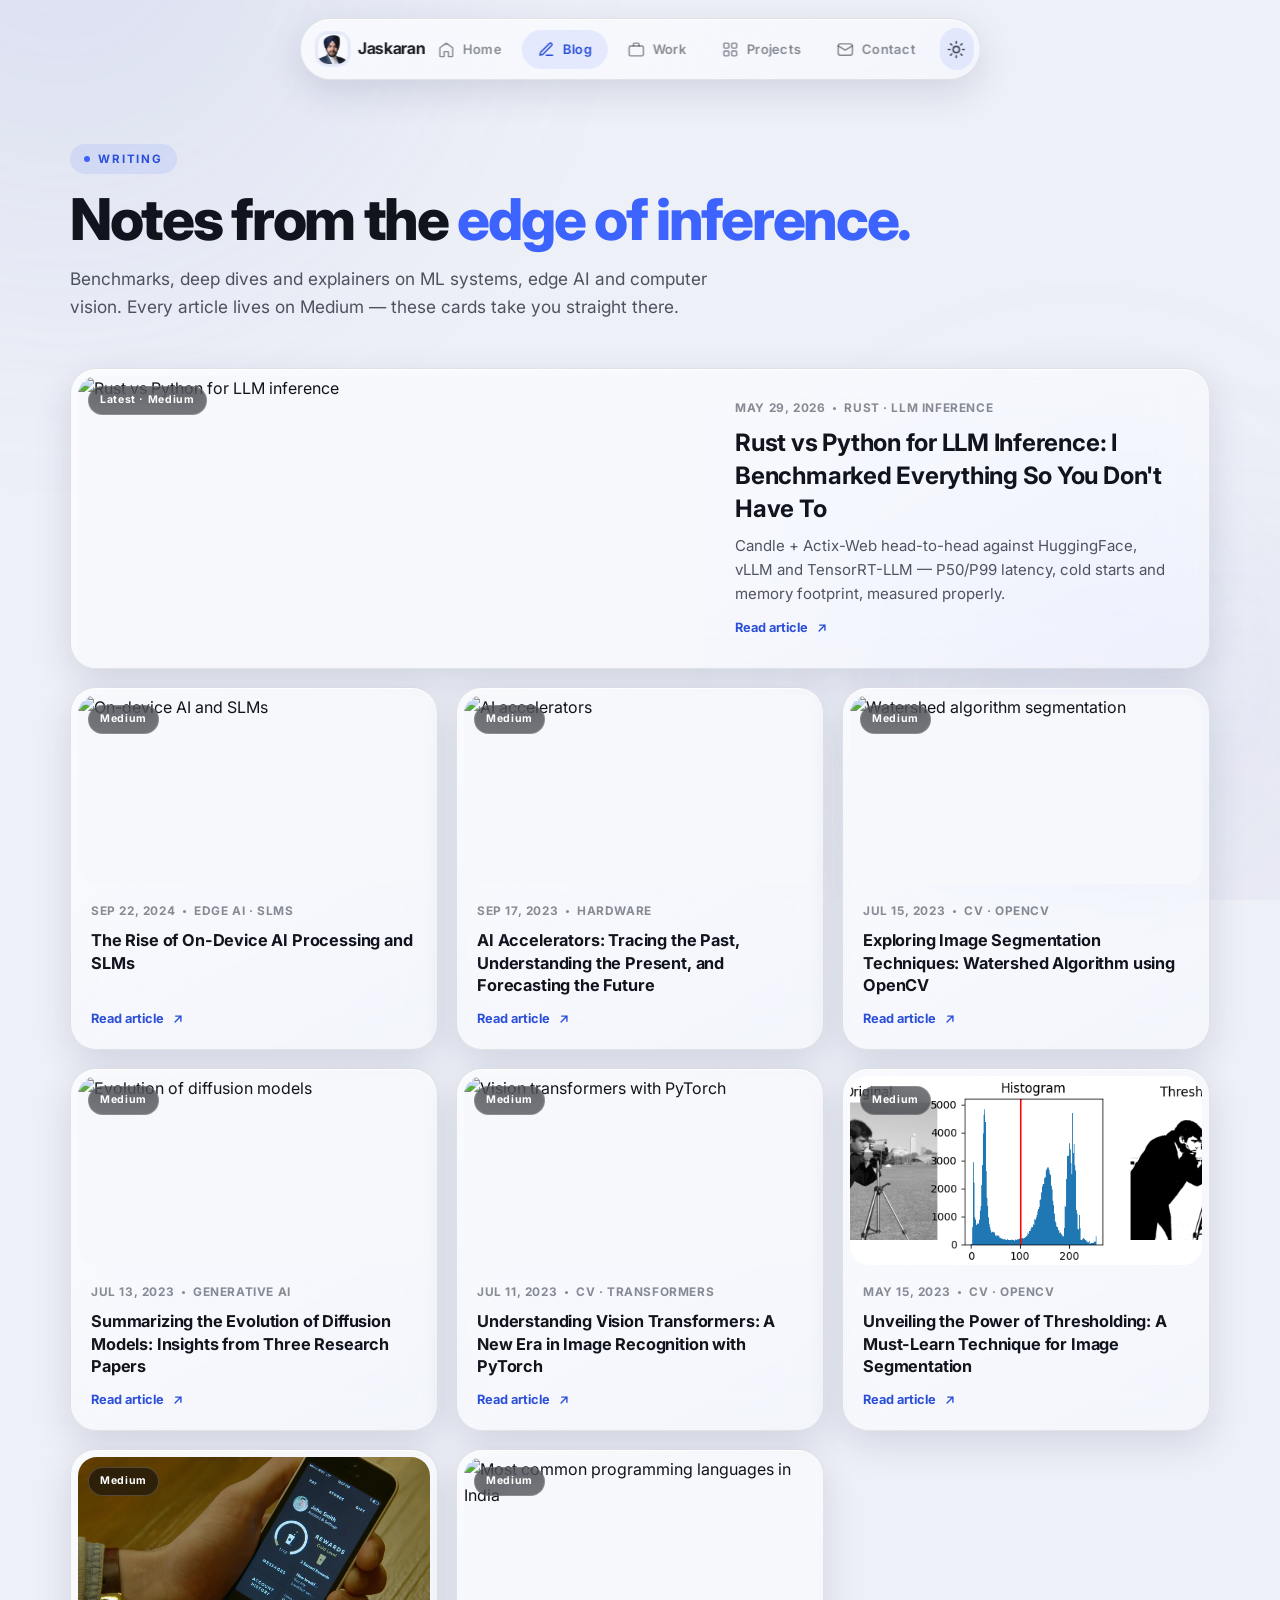
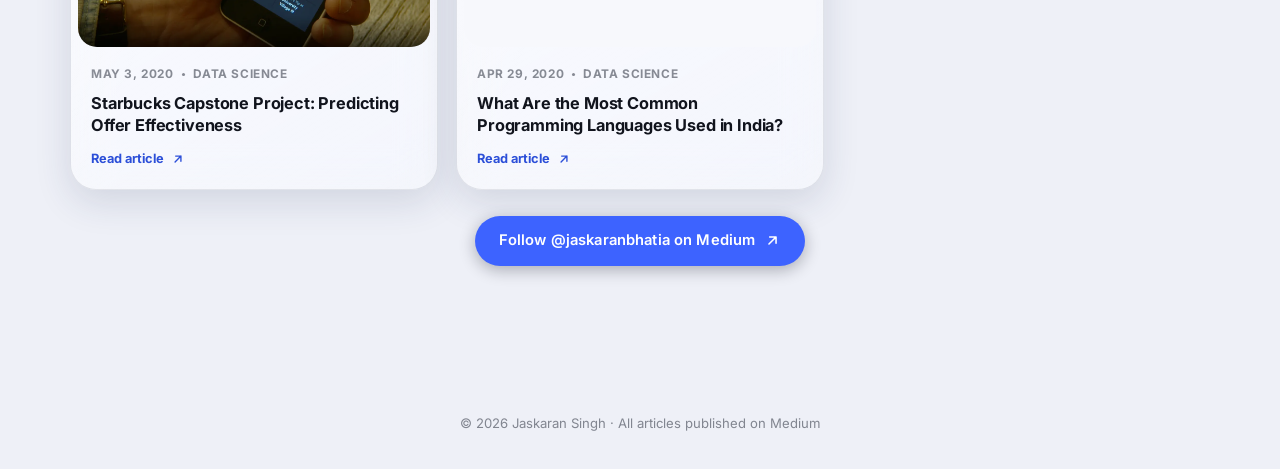
==== blog.html @ e8e6f41c "version2.0 release" ====
<!DOCTYPE html>
<html lang="en">

<head>
  <meta charset="UTF-8">
  <meta name="viewport" content="width=device-width, initial-scale=1.0, viewport-fit=cover">
  <title>Writing — Jaskaran Singh</title>
  <meta name="description"
    content="Articles by Jaskaran Singh on ML systems, edge AI, LLM inference and computer vision — published on Medium.">
  <meta name="theme-color" content="#07080d">

  <meta property="og:type" content="website">
  <meta property="og:title" content="Writing — Jaskaran Singh">
  <meta property="og:description" content="Deep dives on ML systems, edge AI and computer vision.">
  <meta property="og:url" content="https://thejaskaranbhatia.com/blog.html">

  <link rel="shortcut icon" href="/assets/images/logo.ico" type="image/x-icon">

  <link rel="preconnect" href="https://fonts.googleapis.com">
  <link rel="preconnect" href="https://fonts.gstatic.com" crossorigin>
  <link href="https://fonts.googleapis.com/css2?family=Inter:wght@400;500;600;700;800&display=swap" rel="stylesheet">

  <link rel="stylesheet" href="/assets/css/main.css">
</head>

<body>

  <div class="ambient" aria-hidden="true">
    <div class="blob blob-a"></div>
    <div class="blob blob-b"></div>
    <div class="blob blob-c"></div>
  </div>

  <nav class="dock glass" aria-label="Primary">
    <a class="dock-brand" href="/">
      <img class="mark-img" src="/assets/images/my-avatar.png" alt="Jaskaran Singh">
      <span>Jaskaran</span>
    </a>

    <a class="dock-link" href="/">
      <svg viewBox="0 0 24 24" fill="none" stroke="currentColor" stroke-width="2" stroke-linecap="round" stroke-linejoin="round"><path d="M3 9.5 12 3l9 6.5V21a1 1 0 0 1-1 1h-5v-7h-6v7H4a1 1 0 0 1-1-1Z"/></svg>
      <span>Home</span>
    </a>
    <a class="dock-link active" href="/blog.html">
      <svg viewBox="0 0 24 24" fill="none" stroke="currentColor" stroke-width="2" stroke-linecap="round" stroke-linejoin="round"><path d="M12 20h9"/><path d="M16.5 3.5a2.1 2.1 0 0 1 3 3L7 19l-4 1 1-4Z"/></svg>
      <span>Blog</span>
    </a>
    <a class="dock-link" href="/#experience">
      <svg viewBox="0 0 24 24" fill="none" stroke="currentColor" stroke-width="2" stroke-linecap="round" stroke-linejoin="round"><rect x="2" y="7" width="20" height="14" rx="2"/><path d="M16 7V5a2 2 0 0 0-2-2h-4a2 2 0 0 0-2 2v2"/></svg>
      <span>Work</span>
    </a>
    <a class="dock-link" href="/#projects">
      <svg viewBox="0 0 24 24" fill="none" stroke="currentColor" stroke-width="2" stroke-linecap="round" stroke-linejoin="round"><rect x="3" y="3" width="7" height="7" rx="1.5"/><rect x="14" y="3" width="7" height="7" rx="1.5"/><rect x="3" y="14" width="7" height="7" rx="1.5"/><rect x="14" y="14" width="7" height="7" rx="1.5"/></svg>
      <span>Projects</span>
    </a>
    <a class="dock-link" href="/#contact">
      <svg viewBox="0 0 24 24" fill="none" stroke="currentColor" stroke-width="2" stroke-linecap="round" stroke-linejoin="round"><rect x="2" y="4" width="20" height="16" rx="3"/><path d="m22 7-10 6L2 7"/></svg>
      <span>Contact</span>
    </a>

    <button class="theme-btn" data-theme-toggle aria-label="Toggle theme">
      <svg class="moon" viewBox="0 0 24 24" fill="none" stroke="currentColor" stroke-width="2" stroke-linecap="round" stroke-linejoin="round"><path d="M21 12.8A9 9 0 1 1 11.2 3 7 7 0 0 0 21 12.8Z"/></svg>
      <svg class="sun" viewBox="0 0 24 24" fill="none" stroke="currentColor" stroke-width="2" stroke-linecap="round" stroke-linejoin="round"><circle cx="12" cy="12" r="4"/><path d="M12 2v2m0 16v2M4.9 4.9l1.4 1.4m11.4 11.4 1.4 1.4M2 12h2m16 0h2M4.9 19.1l1.4-1.4M17.7 6.3l1.4-1.4"/></svg>
    </button>
  </nav>

  <main>
    <header class="page-hero">
      <div class="wrap">
        <div class="reveal in">
          <span class="eyebrow">Writing</span>
          <h1>Notes from the <span class="grad-text">edge of inference.</span></h1>
          <p>Benchmarks, deep dives and explainers on ML systems, edge AI and computer vision.
            Every article lives on Medium — these cards take you straight there.</p>
        </div>
      </div>
    </header>

    <section style="padding-top: 0;">
      <div class="wrap">
        <div class="blog-grid" data-stagger>

          <!-- featured -->
          <a class="post-card post-featured glass reveal" href="/post.html?id=rust-vs-python">
            <div class="post-media">
              <img src="https://cdn-images-1.medium.com/max/1024/1*PVe70bcizhKhH7nBKhiaWw.png" alt="Rust vs Python for LLM inference" loading="eager" referrerpolicy="no-referrer">
              <span class="m-badge">Latest · Medium</span>
            </div>
            <div class="post-body">
              <div class="post-meta"><span>May 29, 2026</span><span class="dot"></span><span>Rust · LLM Inference</span></div>
              <h3>Rust vs Python for LLM Inference: I Benchmarked Everything So You Don't Have To</h3>
              <p class="excerpt">Candle + Actix-Web head-to-head against HuggingFace, vLLM and TensorRT-LLM —
                P50/P99 latency, cold starts and memory footprint, measured properly.</p>
              <span class="post-read">Read article
                <svg viewBox="0 0 24 24" fill="none" stroke="currentColor" stroke-width="2.4" stroke-linecap="round" stroke-linejoin="round"><path d="M7 17 17 7m0 0H8m9 0v9"/></svg></span>
            </div>
          </a>

          <a class="post-card glass reveal" href="/post.html?id=on-device-slms">
            <div class="post-media">
              <img src="https://cdn-images-1.medium.com/max/1024/1*XlNNnuuD8xa4rYol1podxw.png" alt="On-device AI and SLMs" loading="lazy" referrerpolicy="no-referrer">
              <span class="m-badge">Medium</span>
            </div>
            <div class="post-body">
              <div class="post-meta"><span>Sep 22, 2024</span><span class="dot"></span><span>Edge AI · SLMs</span></div>
              <h3>The Rise of On-Device AI Processing and SLMs</h3>
              <span class="post-read">Read article
                <svg viewBox="0 0 24 24" fill="none" stroke="currentColor" stroke-width="2.4" stroke-linecap="round" stroke-linejoin="round"><path d="M7 17 17 7m0 0H8m9 0v9"/></svg></span>
            </div>
          </a>

          <a class="post-card glass reveal" href="/post.html?id=ai-accelerators">
            <div class="post-media">
              <img src="https://cdn-images-1.medium.com/max/1024/1*wb9ButHlXUe0mcwGwOazyw.png" alt="AI accelerators" loading="lazy" referrerpolicy="no-referrer">
              <span class="m-badge">Medium</span>
            </div>
            <div class="post-body">
              <div class="post-meta"><span>Sep 17, 2023</span><span class="dot"></span><span>Hardware</span></div>
              <h3>AI Accelerators: Tracing the Past, Understanding the Present, and Forecasting the Future</h3>
              <span class="post-read">Read article
                <svg viewBox="0 0 24 24" fill="none" stroke="currentColor" stroke-width="2.4" stroke-linecap="round" stroke-linejoin="round"><path d="M7 17 17 7m0 0H8m9 0v9"/></svg></span>
            </div>
          </a>

          <a class="post-card glass reveal" href="/post.html?id=watershed">
            <div class="post-media">
              <img src="https://cdn-images-1.medium.com/max/1024/1*pLnqts302WGIHaXWJVIf5w.png" alt="Watershed algorithm segmentation" loading="lazy" referrerpolicy="no-referrer">
              <span class="m-badge">Medium</span>
            </div>
            <div class="post-body">
              <div class="post-meta"><span>Jul 15, 2023</span><span class="dot"></span><span>CV · OpenCV</span></div>
              <h3>Exploring Image Segmentation Techniques: Watershed Algorithm using OpenCV</h3>
              <span class="post-read">Read article
                <svg viewBox="0 0 24 24" fill="none" stroke="currentColor" stroke-width="2.4" stroke-linecap="round" stroke-linejoin="round"><path d="M7 17 17 7m0 0H8m9 0v9"/></svg></span>
            </div>
          </a>

          <a class="post-card glass reveal" href="/post.html?id=diffusion-models">
            <div class="post-media">
              <img src="https://cdn-images-1.medium.com/max/1024/1*4k3nl-cEmOsh3lmqqrkosA.jpeg" alt="Evolution of diffusion models" loading="lazy" referrerpolicy="no-referrer">
              <span class="m-badge">Medium</span>
            </div>
            <div class="post-body">
              <div class="post-meta"><span>Jul 13, 2023</span><span class="dot"></span><span>Generative AI</span></div>
              <h3>Summarizing the Evolution of Diffusion Models: Insights from Three Research Papers</h3>
              <span class="post-read">Read article
                <svg viewBox="0 0 24 24" fill="none" stroke="currentColor" stroke-width="2.4" stroke-linecap="round" stroke-linejoin="round"><path d="M7 17 17 7m0 0H8m9 0v9"/></svg></span>
            </div>
          </a>

          <a class="post-card glass reveal" href="/post.html?id=vision-transformers">
            <div class="post-media">
              <img src="https://cdn-images-1.medium.com/max/1024/1*hxtdbKsq5eszf-zxjJA7yA.png" alt="Vision transformers with PyTorch" loading="lazy" referrerpolicy="no-referrer">
              <span class="m-badge">Medium</span>
            </div>
            <div class="post-body">
              <div class="post-meta"><span>Jul 11, 2023</span><span class="dot"></span><span>CV · Transformers</span></div>
              <h3>Understanding Vision Transformers: A New Era in Image Recognition with PyTorch</h3>
              <span class="post-read">Read article
                <svg viewBox="0 0 24 24" fill="none" stroke="currentColor" stroke-width="2.4" stroke-linecap="round" stroke-linejoin="round"><path d="M7 17 17 7m0 0H8m9 0v9"/></svg></span>
            </div>
          </a>

          <a class="post-card glass reveal" href="/post.html?id=thresholding">
            <div class="post-media">
              <img src="/assets/images/blog-4.jpg" alt="Thresholding for image segmentation" loading="lazy">
              <span class="m-badge">Medium</span>
            </div>
            <div class="post-body">
              <div class="post-meta"><span>May 15, 2023</span><span class="dot"></span><span>CV · OpenCV</span></div>
              <h3>Unveiling the Power of Thresholding: A Must-Learn Technique for Image Segmentation</h3>
              <span class="post-read">Read article
                <svg viewBox="0 0 24 24" fill="none" stroke="currentColor" stroke-width="2.4" stroke-linecap="round" stroke-linejoin="round"><path d="M7 17 17 7m0 0H8m9 0v9"/></svg></span>
            </div>
          </a>

          <a class="post-card glass reveal" href="/post.html?id=starbucks">
            <div class="post-media">
              <img src="/assets/images/blog-5.jpg" alt="Starbucks offer effectiveness prediction" loading="lazy">
              <span class="m-badge">Medium</span>
            </div>
            <div class="post-body">
              <div class="post-meta"><span>May 3, 2020</span><span class="dot"></span><span>Data Science</span></div>
              <h3>Starbucks Capstone Project: Predicting Offer Effectiveness</h3>
              <span class="post-read">Read article
                <svg viewBox="0 0 24 24" fill="none" stroke="currentColor" stroke-width="2.4" stroke-linecap="round" stroke-linejoin="round"><path d="M7 17 17 7m0 0H8m9 0v9"/></svg></span>
            </div>
          </a>

          <a class="post-card glass reveal" href="/post.html?id=india-languages">
            <div class="post-media">
              <img src="/assets/images/blog-6.jpg" alt="Most common programming languages in India" loading="lazy">
              <span class="m-badge">Medium</span>
            </div>
            <div class="post-body">
              <div class="post-meta"><span>Apr 29, 2020</span><span class="dot"></span><span>Data Science</span></div>
              <h3>What Are the Most Common Programming Languages Used in India?</h3>
              <span class="post-read">Read article
                <svg viewBox="0 0 24 24" fill="none" stroke="currentColor" stroke-width="2.4" stroke-linecap="round" stroke-linejoin="round"><path d="M7 17 17 7m0 0H8m9 0v9"/></svg></span>
            </div>
          </a>

        </div>

        <div class="proj-more reveal">
          <a class="btn btn-filled" href="https://medium.com/@jaskaranbhatia" target="_blank" rel="noopener">
            Follow @jaskaranbhatia on Medium
            <svg viewBox="0 0 24 24" fill="none" stroke="currentColor" stroke-width="2.2" stroke-linecap="round" stroke-linejoin="round"><path d="M7 17 17 7m0 0H8m9 0v9"/></svg>
          </a>
        </div>
      </div>
    </section>
  </main>

  <footer>
    <div class="wrap">
      <p>© <span id="year">2026</span> Jaskaran Singh · All articles published on Medium</p>
    </div>
  </footer>

  <script src="/assets/js/main.js" defer></script>
</body>

</html>
---- assets/css/main.css ----
/* ============================================================
   Jaskaran Singh — Portfolio
   Liquid Glass × Material design system · mobile-first
   ============================================================ */

/* ---------- Tokens ---------- */
:root {
  /* surfaces */
  --bg: #07080d;
  --bg-elev: #0c0e16;
  --ink: #f2f4fa;
  --ink-2: rgba(235, 239, 250, 0.72);
  --ink-3: rgba(228, 233, 248, 0.48);

  /* liquid glass */
  --glass: linear-gradient(150deg, rgba(255, 255, 255, 0.085), rgba(255, 255, 255, 0.028));
  --glass-strong: linear-gradient(150deg, rgba(255, 255, 255, 0.14), rgba(255, 255, 255, 0.05));
  --glass-border: rgba(255, 255, 255, 0.1);
  --glass-highlight: rgba(255, 255, 255, 0.16);
  --glass-shadow: 0 10px 40px rgba(2, 4, 12, 0.45);
  --blur: 22px;

  /* material accents */
  --accent: #8aa3ff;
  --on-accent: #061024;
  --tonal: rgba(124, 156, 255, 0.14);
  --tonal-ink: #aebfff;

  /* motion — Material 3 emphasized easing */
  --ease: cubic-bezier(0.2, 0, 0, 1);
  --ease-spring: cubic-bezier(0.34, 1.45, 0.5, 1);
  --t-fast: 180ms;
  --t-med: 360ms;
  --t-slow: 700ms;

  /* shape */
  --r-sm: 12px;
  --r-md: 18px;
  --r-lg: 26px;
  --r-xl: 34px;

  /* layout */
  --max-w: 1140px;
  --gutter: clamp(1.1rem, 4.5vw, 2.5rem);
  --dock-h: 64px;
}

[data-theme="light"] {
  --bg: #eef0f7;
  --bg-elev: #f7f8fc;
  --ink: #11141d;
  --ink-2: rgba(22, 27, 41, 0.74);
  --ink-3: rgba(22, 27, 41, 0.5);

  --glass: linear-gradient(150deg, rgba(255, 255, 255, 0.72), rgba(255, 255, 255, 0.38));
  --glass-strong: linear-gradient(150deg, rgba(255, 255, 255, 0.88), rgba(255, 255, 255, 0.55));
  --glass-border: rgba(20, 30, 60, 0.1);
  --glass-highlight: rgba(255, 255, 255, 0.9);
  --glass-shadow: 0 12px 36px rgba(38, 50, 90, 0.14);

  --accent: #3d63ff;
  --on-accent: #ffffff;
  --tonal: rgba(61, 99, 255, 0.1);
  --tonal-ink: #2c4fd8;
}

/* ---------- Reset ---------- */
*,
*::before,
*::after { box-sizing: border-box; margin: 0; padding: 0; }

html {
  scroll-behavior: smooth;
  scroll-padding-top: calc(var(--dock-h) + 24px);
  -webkit-text-size-adjust: 100%;
}

body {
  font-family: "Inter", -apple-system, BlinkMacSystemFont, "SF Pro Display", "Segoe UI", Roboto, sans-serif;
  background: var(--bg);
  color: var(--ink);
  line-height: 1.6;
  font-size: 1rem;
  overflow-x: hidden;
  transition: background var(--t-med) var(--ease), color var(--t-med) var(--ease);
}

img { max-width: 100%; display: block; }
a { color: inherit; text-decoration: none; }
ul { list-style: none; }
button { font: inherit; color: inherit; background: none; border: none; cursor: pointer; }

::selection { background: rgba(124, 156, 255, 0.35); }

/* ---------- Ambient background ---------- */
.ambient {
  position: fixed;
  inset: 0;
  z-index: -2;
  overflow: hidden;
  pointer-events: none;
}

.ambient::after {
  /* fine grain so glass has something to refract */
  content: "";
  position: absolute;
  inset: 0;
  opacity: 0.5;
  background-image: url("data:image/svg+xml,%3Csvg xmlns='http://www.w3.org/2000/svg' width='160' height='160'%3E%3Cfilter id='n'%3E%3CfeTurbulence type='fractalNoise' baseFrequency='0.9' numOctaves='2'/%3E%3CfeColorMatrix values='0 0 0 0 1 0 0 0 0 1 0 0 0 0 1 0 0 0 0.035 0'/%3E%3C/filter%3E%3Crect width='160' height='160' filter='url(%23n)'/%3E%3C/svg%3E");
}

.ambient .blob {
  position: absolute;
  width: 65vmax;
  height: 65vmax;
  border-radius: 50%;
  filter: blur(90px);
  opacity: 0.4;
  will-change: transform;
}

.blob-a {
  top: -28vmax; left: -18vmax;
  background: radial-gradient(circle at 35% 35%, rgba(110, 134, 215, 0.3), transparent 65%);
  animation: drift-a 26s var(--ease) infinite alternate;
}

.blob-b {
  bottom: -30vmax; right: -22vmax;
  background: radial-gradient(circle at 60% 45%, rgba(150, 160, 200, 0.16), transparent 62%);
  animation: drift-b 32s var(--ease) infinite alternate;
}

.blob-c {
  top: 28%; left: 52%;
  width: 42vmax; height: 42vmax;
  background: radial-gradient(circle at 50% 50%, rgba(176, 188, 245, 0.12), transparent 60%);
  animation: drift-c 38s var(--ease) infinite alternate;
}

[data-theme="light"] .ambient .blob { opacity: 0.55; }

@keyframes drift-a { to { transform: translate(9vmax, 7vmax) scale(1.12); } }
@keyframes drift-b { to { transform: translate(-8vmax, -6vmax) scale(1.08); } }
@keyframes drift-c { to { transform: translate(-6vmax, 8vmax) scale(0.92); } }

/* ---------- Glass primitives ---------- */
.glass {
  position: relative;
  background: var(--glass);
  -webkit-backdrop-filter: blur(var(--blur)) saturate(170%);
  backdrop-filter: blur(var(--blur)) saturate(170%);
  border: 1px solid var(--glass-border);
  border-radius: var(--r-lg);
  box-shadow: var(--glass-shadow), inset 0 1px 0 var(--glass-highlight);
}

.glass::before {
  /* specular sweep along the top edge */
  content: "";
  position: absolute;
  inset: 0;
  border-radius: inherit;
  pointer-events: none;
  background: linear-gradient(115deg, rgba(255, 255, 255, 0.14) 0%, transparent 32%);
  opacity: 0.7;
}

/* ---------- Dock navigation ---------- */
.dock {
  position: fixed;
  z-index: 60;
  left: 50%;
  transform: translateX(-50%);
  bottom: max(14px, env(safe-area-inset-bottom));
  display: flex;
  align-items: center;
  gap: 2px;
  padding: 6px;
  border-radius: 999px;
  max-width: calc(100vw - 24px);
  transition: transform var(--t-med) var(--ease), bottom var(--t-med) var(--ease);
}

.dock-brand {
  display: none;
  font-weight: 700;
  letter-spacing: -0.02em;
  padding: 8px 14px 8px 10px;
  align-items: center;
  gap: 9px;
}

.dock-brand .mark-img {
  width: 32px; height: 32px;
  border-radius: 11px;
  object-fit: cover;
  border: 1.5px solid var(--glass-border);
  box-shadow: 0 0 0 2px var(--tonal);
}

.dock-link {
  display: flex;
  flex-direction: column;
  align-items: center;
  gap: 2px;
  padding: 8px 9px;
  border-radius: 999px;
  font-size: 0.62rem;
  font-weight: 600;
  letter-spacing: 0.02em;
  color: var(--ink-3);
  transition: color var(--t-fast) var(--ease), background var(--t-fast) var(--ease);
}

.dock-link svg { width: 21px; height: 21px; }

.dock-link:hover { color: var(--ink); }

.dock-link.active {
  color: var(--tonal-ink);
  background: var(--tonal);
}

.theme-btn {
  display: grid;
  place-items: center;
  width: 42px; height: 42px;
  margin-left: 4px;
  border-radius: 999px;
  color: var(--ink-2);
  background: var(--tonal);
  transition: transform var(--t-fast) var(--ease-spring), background var(--t-fast) var(--ease);
}

.theme-btn:active { transform: scale(0.88); }
.theme-btn svg { width: 19px; height: 19px; }
.theme-btn .sun { display: none; }
[data-theme="light"] .theme-btn .sun { display: block; }
[data-theme="light"] .theme-btn .moon { display: none; }

@media (max-width: 374px) {
  /* five links + toggle on the narrowest phones */
  .dock { padding: 5px; gap: 0; }
  .dock-link { padding: 7px 7px; font-size: 0.58rem; }
  .dock-link svg { width: 19px; height: 19px; }
  .theme-btn { width: 38px; height: 38px; margin-left: 2px; }
}

@media (min-width: 900px) {
  .dock {
    bottom: auto;
    top: 18px;
    gap: 4px;
  }
  .dock-brand { display: inline-flex; }
  .dock-link {
    flex-direction: row;
    gap: 8px;
    padding: 9px 16px;
    font-size: 0.82rem;
  }
  .dock-link svg { width: 17px; height: 17px; }
}

/* ---------- Layout ---------- */
.wrap {
  width: min(var(--max-w), 100% - var(--gutter) * 2);
  margin-inline: auto;
}

section { padding-block: clamp(4rem, 10vw, 7rem); }

.section-head { margin-bottom: clamp(2rem, 5vw, 3.2rem); }

.eyebrow {
  display: inline-flex;
  align-items: center;
  gap: 8px;
  font-size: 0.72rem;
  font-weight: 700;
  text-transform: uppercase;
  letter-spacing: 0.16em;
  color: var(--tonal-ink);
  background: var(--tonal);
  padding: 6px 14px;
  border-radius: 999px;
  margin-bottom: 14px;
}

.eyebrow::before {
  content: "";
  width: 6px; height: 6px;
  border-radius: 50%;
  background: var(--accent);
}

.section-title {
  font-size: clamp(1.7rem, 5vw, 2.6rem);
  font-weight: 700;
  letter-spacing: -0.03em;
  line-height: 1.12;
}

.section-sub {
  margin-top: 10px;
  max-width: 56ch;
  color: var(--ink-2);
  font-size: clamp(0.95rem, 2.4vw, 1.05rem);
}

.grad-text { color: var(--accent); }

/* ---------- Buttons (Material w/ ripple) ---------- */
.btn {
  position: relative;
  overflow: hidden;
  display: inline-flex;
  align-items: center;
  justify-content: center;
  gap: 9px;
  padding: 13px 24px;
  border-radius: 999px;
  font-weight: 600;
  font-size: 0.92rem;
  letter-spacing: 0.01em;
  transition: transform var(--t-fast) var(--ease-spring), box-shadow var(--t-fast) var(--ease), background var(--t-fast) var(--ease);
  -webkit-tap-highlight-color: transparent;
}

.btn:active { transform: scale(0.96); }
.btn svg { width: 17px; height: 17px; flex: none; }

.btn-filled {
  background: var(--accent);
  color: var(--on-accent);
  box-shadow: 0 4px 16px rgba(10, 14, 30, 0.3);
}

.btn-filled:hover { box-shadow: 0 8px 24px rgba(10, 14, 30, 0.4); transform: translateY(-2px); filter: brightness(1.06); }

.btn-glass {
  background: var(--glass-strong);
  -webkit-backdrop-filter: blur(var(--blur)) saturate(160%);
  backdrop-filter: blur(var(--blur)) saturate(160%);
  border: 1px solid var(--glass-border);
  box-shadow: inset 0 1px 0 var(--glass-highlight);
  color: var(--ink);
}

.btn-glass:hover { transform: translateY(-2px); }

.btn-tonal { background: var(--tonal); color: var(--tonal-ink); }
.btn-tonal:hover { transform: translateY(-2px); }

.ripple {
  position: absolute;
  border-radius: 50%;
  transform: scale(0);
  pointer-events: none;
  background: currentColor;
  opacity: 0.22;
  animation: ripple 550ms var(--ease) forwards;
}

@keyframes ripple { to { transform: scale(3.2); opacity: 0; } }

/* ---------- Chips ---------- */
.chip {
  display: inline-flex;
  align-items: center;
  gap: 6px;
  padding: 6px 13px;
  border-radius: 999px;
  font-size: 0.76rem;
  font-weight: 600;
  letter-spacing: 0.01em;
  color: var(--ink-2);
  background: var(--glass);
  border: 1px solid var(--glass-border);
  -webkit-backdrop-filter: blur(10px);
  backdrop-filter: blur(10px);
}

.chip-tonal { background: var(--tonal); color: var(--tonal-ink); border-color: transparent; }

.chip-row { display: flex; flex-wrap: wrap; gap: 8px; }

/* ---------- Hero ---------- */
.hero {
  position: relative;
  min-height: 100svh;
  display: flex;
  align-items: center;
  padding-block: clamp(6rem, 14vh, 8rem) clamp(4rem, 10vh, 6rem);
}

#hero-canvas {
  position: absolute;
  inset: 0;
  z-index: -1;
  opacity: 0;
  transition: opacity 1.4s var(--ease);
}

#hero-canvas.ready { opacity: 1; }

.hero-card {
  padding: clamp(1.6rem, 5vw, 3.4rem);
  border-radius: var(--r-xl);
}

.hero-layout {
  display: flex;
  flex-direction: column-reverse;
  gap: 1.6rem;
  align-items: center;
  text-align: center;
}

.hero-avatar {
  position: relative;
  flex: none;
  width: clamp(180px, 52vw, 230px);
  aspect-ratio: 4 / 5;
  padding: 4px;
  border-radius: var(--r-lg);
  background: var(--glass-strong);
  border: 1px solid var(--glass-border);
  box-shadow: 0 18px 44px rgba(2, 4, 12, 0.5), inset 0 1px 0 var(--glass-highlight);
  animation: avatar-float 6s var(--ease) infinite alternate;
  will-change: transform;
}

.hero-avatar img {
  width: 100%; height: 100%;
  object-fit: cover;
  object-position: 32% 18%; /* frame the speaker, not the crowd */
  border-radius: calc(var(--r-lg) - 4px);
  background: var(--bg-elev);
}

.hero-avatar::after {
  /* glass glare across the photo */
  content: "";
  position: absolute;
  inset: 4px;
  border-radius: calc(var(--r-lg) - 4px);
  background: linear-gradient(135deg, rgba(255, 255, 255, 0.14), transparent 45%);
  pointer-events: none;
}

.hero-avatar-badge {
  position: absolute;
  left: 50%;
  bottom: 12px;
  transform: translateX(-50%);
  z-index: 1;
  display: inline-flex;
  align-items: center;
  gap: 7px;
  white-space: nowrap;
  font-size: 0.66rem;
  font-weight: 700;
  letter-spacing: 0.05em;
  text-transform: uppercase;
  color: #f0f3ff;
  padding: 6px 12px;
  border-radius: 999px;
  background: rgba(8, 10, 18, 0.55);
  -webkit-backdrop-filter: blur(12px) saturate(160%);
  backdrop-filter: blur(12px) saturate(160%);
  border: 1px solid rgba(255, 255, 255, 0.18);
}

@keyframes avatar-float {
  to { transform: translateY(-10px); }
}

@media (min-width: 760px) {
  .hero-layout {
    flex-direction: row;
    text-align: left;
    justify-content: space-between;
    gap: 2.5rem;
  }
  .hero-avatar { width: clamp(200px, 21vw, 250px); }
  .hero-copy { max-width: 62ch; }
}

@media (max-width: 759px) {
  .hero-domains, .hero-eyebrow { justify-content: center; }
  .hero-cta { justify-content: center; }
}

.hero-eyebrow {
  display: inline-flex;
  align-items: center;
  gap: 9px;
  font-size: 0.78rem;
  font-weight: 600;
  color: var(--ink-2);
  padding: 7px 15px;
  border-radius: 999px;
  background: var(--tonal);
  margin-bottom: 1.3rem;
}

.pulse-dot {
  width: 8px; height: 8px;
  border-radius: 50%;
  background: #4ade80;
  box-shadow: 0 0 0 0 rgba(74, 222, 128, 0.55);
  animation: pulse 2.2s infinite;
}

@keyframes pulse {
  70% { box-shadow: 0 0 0 9px rgba(74, 222, 128, 0); }
  100% { box-shadow: 0 0 0 0 rgba(74, 222, 128, 0); }
}

.hero h1 {
  font-size: clamp(2.5rem, 9vw, 4.8rem);
  font-weight: 800;
  letter-spacing: -0.04em;
  line-height: 1.08;
}

.hero h1 .grad-text {
  /* supporting line — clearly smaller than the name */
  display: block;
  font-size: 0.58em;
  font-weight: 700;
  letter-spacing: -0.025em;
  margin-top: 0.18em;
}

.hero .tagline {
  margin-top: 1.15rem;
  font-size: clamp(0.95rem, 2.6vw, 1.12rem);
  font-weight: 500;
  line-height: 1.75;
  letter-spacing: 0.005em;
  color: var(--ink-2);
  max-width: 58ch;
  text-align: left;
  text-wrap: pretty;
  hyphens: none;
}

/* justify only where lines are long enough to avoid rivers */
@media (min-width: 480px) {
  .hero .tagline { text-align: justify; }
}

.hero-domains {
  margin-top: 1.4rem;
  display: flex;
  flex-wrap: wrap;
  gap: 8px;
}

.hero-cta {
  margin-top: 2rem;
  display: flex;
  flex-wrap: wrap;
  gap: 12px;
  align-items: center;
}

.hero-social {
  display: flex;
  gap: 8px;
  margin-left: auto;
}

.icon-btn {
  display: grid;
  place-items: center;
  width: 46px; height: 46px;
  border-radius: 16px;
  color: var(--ink-2);
  background: var(--glass);
  border: 1px solid var(--glass-border);
  -webkit-backdrop-filter: blur(var(--blur));
  backdrop-filter: blur(var(--blur));
  transition: transform var(--t-fast) var(--ease-spring), color var(--t-fast) var(--ease);
}

.icon-btn:hover { transform: translateY(-3px) scale(1.05); color: var(--ink); }
.icon-btn svg { width: 20px; height: 20px; }

/* hero stats */
.hero-stats {
  margin-top: clamp(1.8rem, 4vw, 2.6rem);
  display: grid;
  grid-template-columns: repeat(2, 1fr);
  gap: 10px;
}

.stat {
  padding: 16px 18px;
  border-radius: var(--r-md);
}

.stat .num {
  font-size: clamp(1.05rem, 3.4vw, 1.4rem);
  font-weight: 800;
  letter-spacing: -0.02em;
  text-wrap: balance;
}

.stat .lbl {
  font-size: 0.74rem;
  color: var(--ink-3);
  font-weight: 600;
  letter-spacing: 0.04em;
  text-transform: uppercase;
  margin-top: 2px;
}

@media (min-width: 700px) {
  .hero-stats { grid-template-columns: repeat(4, 1fr); }
}

.scroll-hint {
  position: absolute;
  bottom: 22px;
  left: 50%;
  transform: translateX(-50%);
  color: var(--ink-3);
  animation: bob 2.4s var(--ease) infinite;
  display: none;
}

@media (min-width: 900px) { .scroll-hint { display: block; } }

@keyframes bob {
  0%, 100% { transform: translateX(-50%) translateY(0); }
  50% { transform: translateX(-50%) translateY(8px); }
}

/* ---------- About ---------- */
.about-grid {
  display: grid;
  gap: 18px;
}

.about-text-card { padding: clamp(1.5rem, 4vw, 2.4rem); }

.about-text-card p { color: var(--ink-2); }
.about-text-card p + p { margin-top: 0.9rem; }
.about-text-card strong { color: var(--ink); font-weight: 600; }

.edu-card {
  padding: 1.4rem 1.5rem;
  display: flex;
  gap: 16px;
  align-items: flex-start;
}

.edu-icon {
  flex: none;
  width: 46px; height: 46px;
  display: grid; place-items: center;
  border-radius: 15px;
  background: var(--tonal);
  color: var(--tonal-ink);
}

.edu-icon svg { width: 22px; height: 22px; }

.edu-card h3 { font-size: 1rem; font-weight: 700; letter-spacing: -0.01em; }
.edu-card .deg { color: var(--ink-2); font-size: 0.88rem; margin-top: 2px; }
.edu-card .meta { color: var(--ink-3); font-size: 0.78rem; margin-top: 6px; font-weight: 600; }

@media (min-width: 900px) {
  .about-grid { grid-template-columns: 1.5fr 1fr; }
  .about-side { display: flex; flex-direction: column; gap: 18px; }
}

/* focus cards */
.focus-grid {
  margin-top: 18px;
  display: grid;
  gap: 14px;
}

.focus-card { padding: 1.5rem; transition: transform var(--t-med) var(--ease); }
.focus-card:hover { transform: translateY(-5px); }

.focus-card .f-icon {
  width: 48px; height: 48px;
  display: grid; place-items: center;
  border-radius: 16px;
  background: var(--tonal);
  color: var(--tonal-ink);
  border: 1px solid var(--glass-border);
  margin-bottom: 14px;
}

.focus-card .f-icon svg { width: 23px; height: 23px; }
.focus-card h3 { font-size: 1.05rem; font-weight: 700; letter-spacing: -0.01em; }
.focus-card p { margin-top: 7px; color: var(--ink-2); font-size: 0.9rem; }

@media (min-width: 700px) { .focus-grid { grid-template-columns: repeat(3, 1fr); } }

/* ---------- Experience timeline ---------- */
.timeline { position: relative; display: grid; gap: 20px; }

.xp-card { padding: clamp(1.4rem, 4vw, 2rem); }

.xp-head {
  display: flex;
  flex-wrap: wrap;
  gap: 10px 14px;
  align-items: baseline;
  justify-content: space-between;
}

.xp-head h3 { font-size: 1.15rem; font-weight: 700; letter-spacing: -0.02em; }
.xp-head .role { color: var(--tonal-ink); font-weight: 600; font-size: 0.92rem; }
.xp-head .dates {
  font-size: 0.76rem;
  font-weight: 700;
  color: var(--ink-3);
  letter-spacing: 0.06em;
  text-transform: uppercase;
}

.xp-card ul { margin-top: 14px; display: grid; gap: 10px; }

.xp-card li {
  position: relative;
  padding-left: 22px;
  color: var(--ink-2);
  font-size: 0.92rem;
}

.xp-card li::before {
  content: "";
  position: absolute;
  left: 0; top: 0.68em;
  width: 12px; height: 2px;
  border-radius: 2px;
  background: var(--accent);
  opacity: 0.85;
}

.xp-card li strong { color: var(--ink); font-weight: 600; }

.xp-chips { margin-top: 16px; }

/* ---------- Projects ---------- */
.proj-grid { display: grid; gap: 18px; }

@media (min-width: 640px) { .proj-grid { grid-template-columns: repeat(2, 1fr); } }
@media (min-width: 1024px) { .proj-grid { grid-template-columns: repeat(3, 1fr); } }

.proj-card {
  display: flex;
  flex-direction: column;
  overflow: hidden;
  transition: transform var(--t-med) var(--ease), box-shadow var(--t-med) var(--ease);
  transform-style: preserve-3d;
}

.proj-card:hover {
  transform: translateY(-7px);
  box-shadow: 0 22px 50px rgba(2, 4, 12, 0.55), inset 0 1px 0 var(--glass-highlight);
}

.proj-media {
  position: relative;
  aspect-ratio: 16 / 9.4;
  overflow: hidden;
  border-radius: calc(var(--r-lg) - 7px);
  margin: 7px 7px 0;
}

.proj-media img {
  width: 100%; height: 100%;
  object-fit: cover;
  transition: transform var(--t-slow) var(--ease);
}

.proj-card:hover .proj-media img { transform: scale(1.06); }

.proj-media .live-badge {
  position: absolute;
  top: 10px; right: 10px;
  display: inline-flex;
  align-items: center;
  gap: 6px;
  font-size: 0.68rem;
  font-weight: 700;
  letter-spacing: 0.08em;
  padding: 5px 11px;
  border-radius: 999px;
  color: #dcfce7;
  background: rgba(8, 28, 16, 0.55);
  -webkit-backdrop-filter: blur(10px);
  backdrop-filter: blur(10px);
  border: 1px solid rgba(74, 222, 128, 0.35);
}

.proj-media-grad {
  display: grid;
  place-items: center;
  background: var(--bg-elev);
  border: 1px solid var(--glass-border);
}

.proj-media-grad .wordmark {
  font-size: 1.6rem;
  font-weight: 800;
  letter-spacing: -0.03em;
  color: var(--accent);
}

.proj-body {
  display: flex;
  flex-direction: column;
  flex: 1;
  padding: 18px 20px 20px;
  gap: 10px;
}

.proj-body h3 { font-size: 1.02rem; font-weight: 700; letter-spacing: -0.01em; }
.proj-body p { color: var(--ink-2); font-size: 0.87rem; flex: 1; }

.proj-links {
  display: flex;
  gap: 14px;
  margin-top: 4px;
}

.proj-links a {
  display: inline-flex;
  align-items: center;
  gap: 6px;
  font-size: 0.8rem;
  font-weight: 700;
  color: var(--tonal-ink);
  transition: opacity var(--t-fast) var(--ease);
}

.proj-links a:hover { opacity: 0.7; }
.proj-links svg { width: 14px; height: 14px; }

.proj-more { margin-top: 26px; text-align: center; }

/* ---------- Publications ---------- */
.pub-list { display: grid; gap: 16px; }

.pub-card {
  display: flex;
  gap: 16px;
  padding: 1.4rem 1.5rem;
  align-items: flex-start;
  transition: transform var(--t-med) var(--ease);
}

.pub-card:hover { transform: translateX(6px); }

.pub-badge {
  flex: none;
  font-size: 0.64rem;
  font-weight: 800;
  letter-spacing: 0.1em;
  text-transform: uppercase;
  padding: 6px 11px;
  border-radius: 999px;
  background: var(--accent);
  color: var(--on-accent);
  margin-top: 3px;
}

.pub-badge.alt { background: var(--tonal); color: var(--tonal-ink); }

.pub-card h3 { font-size: 1rem; font-weight: 700; letter-spacing: -0.01em; line-height: 1.4; }
.pub-card .venue { color: var(--ink-2); font-size: 0.85rem; margin-top: 5px; }
.pub-card .venue em { color: var(--ink-3); font-style: normal; }

.pub-links { display: flex; gap: 14px; margin-top: 10px; }

.pub-links a {
  display: inline-flex;
  align-items: center;
  gap: 5px;
  font-size: 0.78rem;
  font-weight: 700;
  color: var(--tonal-ink);
}

.pub-links a:hover { opacity: 0.7; }
.pub-links svg { width: 13px; height: 13px; }

@media (max-width: 540px) {
  .pub-card { flex-direction: column; gap: 10px; }
}

/* ---------- Photo gallery (masonry) ---------- */
.gallery {
  column-count: 2;
  column-gap: 12px;
}

@media (min-width: 900px) { .gallery { column-count: 3; column-gap: 16px; } }

.gallery-item {
  break-inside: avoid;
  margin: 0 0 12px;
  padding: 6px;
  overflow: hidden;
  border-radius: var(--r-md);
  transition: transform var(--t-med) var(--ease), box-shadow var(--t-med) var(--ease);
}

@media (min-width: 900px) { .gallery-item { margin-bottom: 16px; } }

.gallery-item img {
  width: 100%;
  border-radius: calc(var(--r-md) - 5px);
  transition: transform var(--t-slow) var(--ease);
}

.gallery-item:hover {
  transform: translateY(-5px);
  box-shadow: 0 18px 44px rgba(2, 4, 12, 0.55), inset 0 1px 0 var(--glass-highlight);
}

.gallery-item:hover img { transform: scale(1.04); }

/* ---------- Achievements ---------- */
.ach-grid { display: grid; gap: 14px; }

@media (min-width: 700px) { .ach-grid { grid-template-columns: repeat(2, 1fr); } }

.ach-card { padding: 1.5rem; }

.ach-card .a-head {
  display: flex;
  align-items: center;
  gap: 12px;
  margin-bottom: 12px;
}

.ach-card .a-icon {
  width: 42px; height: 42px;
  flex: none;
  display: grid; place-items: center;
  border-radius: 14px;
  background: var(--tonal);
  color: var(--tonal-ink);
}

.ach-card .a-icon svg { width: 20px; height: 20px; }
.ach-card h3 { font-size: 1rem; font-weight: 700; }

.ach-card ul { display: grid; gap: 8px; }

.ach-card li {
  display: flex;
  gap: 10px;
  color: var(--ink-2);
  font-size: 0.88rem;
}

.ach-card li::before {
  content: "✦";
  color: var(--tonal-ink);
  font-size: 0.7rem;
  margin-top: 3px;
}

.ach-card li strong { color: var(--ink); font-weight: 600; }

/* ---------- Blog cards ---------- */
.blog-grid { display: grid; gap: 18px; }

@media (min-width: 640px) { .blog-grid { grid-template-columns: repeat(2, 1fr); } }
@media (min-width: 1024px) { .blog-grid { grid-template-columns: repeat(3, 1fr); } }

.post-card {
  display: flex;
  flex-direction: column;
  overflow: hidden;
  transition: transform var(--t-med) var(--ease), box-shadow var(--t-med) var(--ease);
}

.post-card:hover {
  transform: translateY(-7px);
  box-shadow: 0 22px 50px rgba(2, 4, 12, 0.55), inset 0 1px 0 var(--glass-highlight);
}

.post-media {
  position: relative;
  aspect-ratio: 16 / 8.6;
  overflow: hidden;
  border-radius: calc(var(--r-lg) - 7px);
  margin: 7px 7px 0;
  background: var(--bg-elev);
}

.post-media img {
  width: 100%; height: 100%;
  object-fit: cover;
  transition: transform var(--t-slow) var(--ease);
}

.post-card:hover .post-media img { transform: scale(1.05); }

.post-media .m-badge {
  position: absolute;
  top: 10px; left: 10px;
  display: inline-flex;
  align-items: center;
  gap: 6px;
  font-size: 0.66rem;
  font-weight: 700;
  letter-spacing: 0.06em;
  padding: 5px 11px;
  border-radius: 999px;
  color: #fff;
  background: rgba(8, 10, 18, 0.55);
  -webkit-backdrop-filter: blur(10px);
  backdrop-filter: blur(10px);
  border: 1px solid rgba(255, 255, 255, 0.18);
}

.post-body {
  display: flex;
  flex-direction: column;
  flex: 1;
  gap: 8px;
  padding: 18px 20px 20px;
}

.post-meta {
  display: flex;
  align-items: center;
  gap: 8px;
  font-size: 0.74rem;
  font-weight: 700;
  letter-spacing: 0.05em;
  text-transform: uppercase;
  color: var(--ink-3);
}

.post-meta .dot { width: 3px; height: 3px; border-radius: 50%; background: var(--ink-3); }

.post-body h3 {
  font-size: 1.02rem;
  font-weight: 700;
  letter-spacing: -0.01em;
  line-height: 1.38;
  flex: 1;
}

.post-read {
  display: inline-flex;
  align-items: center;
  gap: 7px;
  font-size: 0.8rem;
  font-weight: 700;
  color: var(--tonal-ink);
  margin-top: 4px;
}

.post-read svg {
  width: 14px; height: 14px;
  transition: transform var(--t-fast) var(--ease);
}

.post-card:hover .post-read svg { transform: translate(3px, -3px); }

.post-featured { grid-column: 1 / -1; }

@media (min-width: 900px) {
  .post-featured { display: grid; grid-template-columns: 1.25fr 1fr; }
  .post-featured .post-media {
    aspect-ratio: auto;
    height: 100%;
    margin: 7px 0 7px 7px;
  }
  .post-featured .post-body { padding: 30px 32px; justify-content: center; }
  .post-featured h3 { font-size: 1.5rem; flex: none; }
  .post-featured p.excerpt { color: var(--ink-2); font-size: 0.94rem; }
}

/* ---------- Contact ---------- */
.contact-card {
  padding: clamp(2rem, 6vw, 3.5rem);
  text-align: center;
  border-radius: var(--r-xl);
}

.contact-card h2 {
  font-size: clamp(1.8rem, 6vw, 3rem);
  font-weight: 800;
  letter-spacing: -0.03em;
  line-height: 1.1;
}

.contact-card p {
  margin: 1rem auto 0;
  max-width: 52ch;
  color: var(--ink-2);
}

.contact-cta {
  margin-top: 2rem;
  display: flex;
  flex-wrap: wrap;
  gap: 12px;
  justify-content: center;
}

.contact-meta {
  margin-top: 2rem;
  display: flex;
  flex-wrap: wrap;
  gap: 10px 26px;
  justify-content: center;
  color: var(--ink-3);
  font-size: 0.85rem;
  font-weight: 600;
}

.contact-meta span { display: inline-flex; align-items: center; gap: 7px; }
.contact-meta svg { width: 15px; height: 15px; }

/* ---------- Footer ---------- */
footer {
  padding: 2.2rem 0 calc(var(--dock-h) + 34px);
  text-align: center;
  color: var(--ink-3);
  font-size: 0.82rem;
}

@media (min-width: 900px) { footer { padding-bottom: 2.2rem; } }

footer .foot-social {
  display: flex;
  justify-content: center;
  gap: 8px;
  margin-bottom: 14px;
}

/* ---------- Blog page hero ---------- */
.page-hero {
  padding-top: clamp(7rem, 16vh, 9rem);
  padding-bottom: clamp(2rem, 5vw, 3rem);
}

.page-hero h1 {
  font-size: clamp(2.2rem, 7vw, 3.6rem);
  font-weight: 800;
  letter-spacing: -0.04em;
  line-height: 1.08;
}

.page-hero p {
  margin-top: 0.9rem;
  color: var(--ink-2);
  max-width: 58ch;
  font-size: clamp(0.95rem, 2.5vw, 1.08rem);
}

/* ---------- Article preview page ---------- */
.post-page { padding-top: clamp(6.5rem, 14vh, 8.5rem); }

.post-back {
  display: inline-flex;
  align-items: center;
  gap: 8px;
  font-size: 0.84rem;
  font-weight: 700;
  color: var(--tonal-ink);
  margin-bottom: 1.6rem;
  transition: opacity var(--t-fast) var(--ease);
}

.post-back:hover { opacity: 0.7; }
.post-back svg { width: 16px; height: 16px; }

.post-hero { max-width: 880px; margin-inline: auto; }

.post-hero .post-meta { margin-bottom: 0.8rem; }

.post-hero h1 {
  font-size: clamp(1.7rem, 5.5vw, 2.9rem);
  font-weight: 800;
  letter-spacing: -0.03em;
  line-height: 1.14;
}

.post-banner {
  margin: clamp(1.4rem, 4vw, 2.2rem) 0 0;
  padding: 7px;
  border-radius: var(--r-lg);
  overflow: hidden;
}

.post-banner img {
  width: 100%;
  max-height: 460px;
  object-fit: cover;
  border-radius: calc(var(--r-lg) - 6px);
  background: var(--bg-elev);
}

.article-card {
  position: relative;
  max-width: 880px;
  margin: 22px auto 0;
  padding: clamp(1.6rem, 5vw, 2.8rem);
  border-radius: var(--r-xl);
}

.article-body p {
  color: var(--ink-2);
  font-size: clamp(1rem, 2.6vw, 1.12rem);
  line-height: 1.85;
  text-align: justify;
  text-wrap: pretty;
}

.article-body p + p { margin-top: 1.1rem; }

.article-body p:first-child::first-letter {
  float: left;
  font-size: 3em;
  line-height: 0.85;
  font-weight: 800;
  padding-right: 10px;
  color: var(--accent);
}

.article-fade {
  height: 64px;
  margin-top: -8px;
  background: linear-gradient(to bottom, transparent, rgba(10, 12, 20, 0.0));
  mask-image: linear-gradient(to bottom, black, transparent);
}

.article-cta {
  text-align: center;
  display: flex;
  flex-direction: column;
  align-items: center;
  gap: 12px;
}

.article-cta .cta-note {
  color: var(--ink-3);
  font-size: 0.86rem;
  font-weight: 600;
}

.article-cta .btn svg { width: 17px; height: 17px; }

/* ---------- Reveal animations ---------- */
.reveal {
  opacity: 0;
  transform: translateY(26px);
  transition: opacity var(--t-slow) var(--ease), transform var(--t-slow) var(--ease);
  transition-delay: var(--d, 0ms);
}

.reveal.in { opacity: 1; transform: none; }

@media (prefers-reduced-motion: reduce) {
  *, *::before, *::after {
    animation-duration: 0.01ms !important;
    animation-iteration-count: 1 !important;
    transition-duration: 0.01ms !important;
  }
  html { scroll-behavior: auto; }
  .reveal { opacity: 1; transform: none; }
}

/* ---------- Fallback: no backdrop-filter ---------- */
@supports not ((backdrop-filter: blur(1px)) or (-webkit-backdrop-filter: blur(1px))) {
  .glass, .btn-glass, .icon-btn { background: var(--bg-elev); }
}
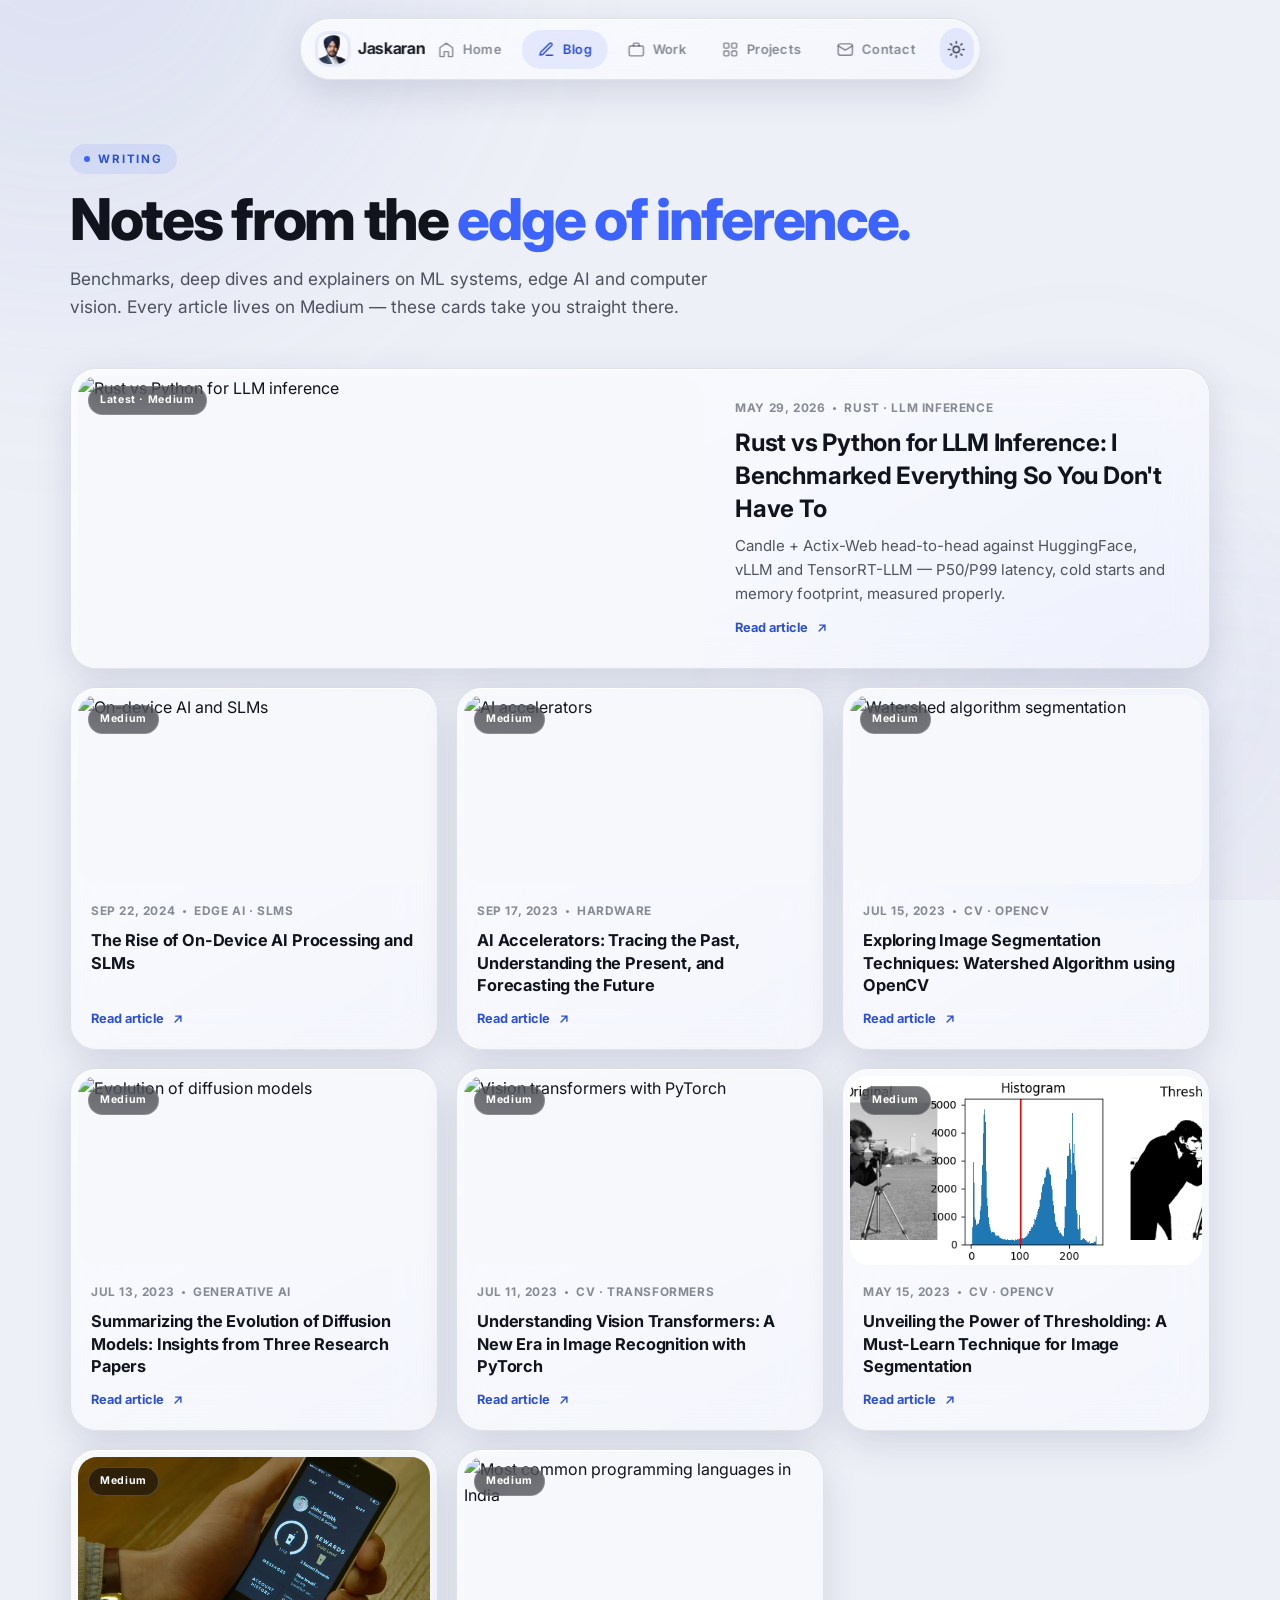
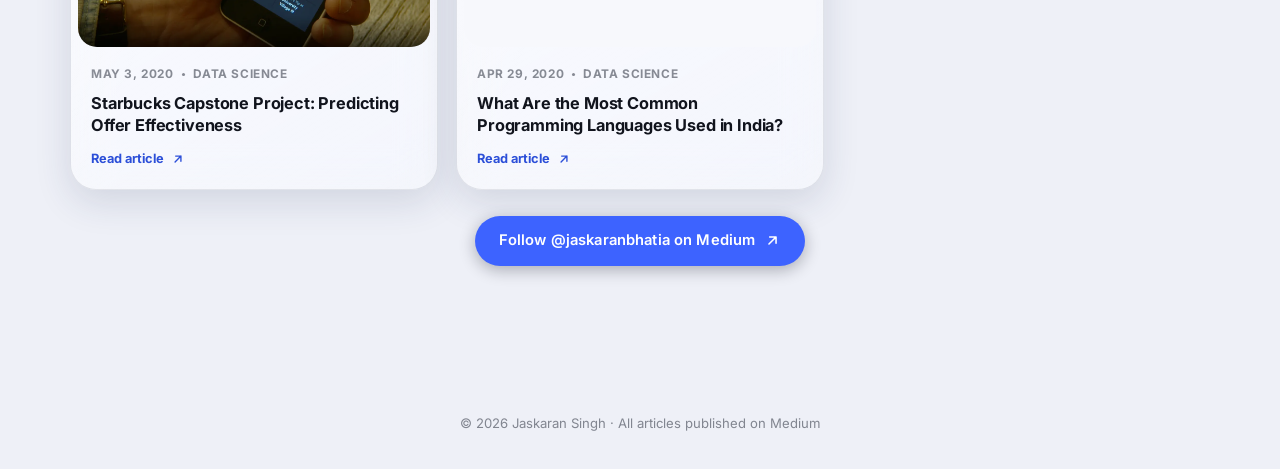
==== commit ffb14ef7: "New changes" ====
--- a/blog.html
+++ b/blog.html
@@ -45,11 +45,11 @@
       <svg viewBox="0 0 24 24" fill="none" stroke="currentColor" stroke-width="2" stroke-linecap="round" stroke-linejoin="round"><path d="M12 20h9"/><path d="M16.5 3.5a2.1 2.1 0 0 1 3 3L7 19l-4 1 1-4Z"/></svg>
       <span>Blog</span>
     </a>
-    <a class="dock-link" href="/#experience">
+    <a class="dock-link" href="/experience.html">
       <svg viewBox="0 0 24 24" fill="none" stroke="currentColor" stroke-width="2" stroke-linecap="round" stroke-linejoin="round"><rect x="2" y="7" width="20" height="14" rx="2"/><path d="M16 7V5a2 2 0 0 0-2-2h-4a2 2 0 0 0-2 2v2"/></svg>
       <span>Work</span>
     </a>
-    <a class="dock-link" href="/#projects">
+    <a class="dock-link" href="/projects.html">
       <svg viewBox="0 0 24 24" fill="none" stroke="currentColor" stroke-width="2" stroke-linecap="round" stroke-linejoin="round"><rect x="3" y="3" width="7" height="7" rx="1.5"/><rect x="14" y="3" width="7" height="7" rx="1.5"/><rect x="3" y="14" width="7" height="7" rx="1.5"/><rect x="14" y="14" width="7" height="7" rx="1.5"/></svg>
       <span>Projects</span>
     </a>
--- a/assets/css/main.css
+++ b/assets/css/main.css
@@ -25,6 +25,7 @@
   --on-accent: #061024;
   --tonal: rgba(124, 156, 255, 0.14);
   --tonal-ink: #aebfff;
+  --card-solid: #12151f;
 
   /* motion — Material 3 emphasized easing */
   --ease: cubic-bezier(0.2, 0, 0, 1);
@@ -62,6 +63,7 @@
   --on-accent: #ffffff;
   --tonal: rgba(61, 99, 255, 0.1);
   --tonal-ink: #2c4fd8;
+  --card-solid: #fafbfe;
 }
 
 /* ---------- Reset ---------- */
@@ -70,6 +72,7 @@
 *::after { box-sizing: border-box; margin: 0; padding: 0; }
 
 html {
+  overflow-x: clip;
   scroll-behavior: smooth;
   scroll-padding-top: calc(var(--dock-h) + 24px);
   -webkit-text-size-adjust: 100%;
@@ -303,6 +306,21 @@
   line-height: 1.12;
 }
 
+.section-title::after {
+  /* draws in when the section header reveals */
+  content: "";
+  display: block;
+  width: 0;
+  height: 3px;
+  margin-top: 12px;
+  border-radius: 2px;
+  background: var(--accent);
+  opacity: 0.9;
+  transition: width 0.8s var(--ease) 0.15s;
+}
+
+.section-head.in .section-title::after { width: 52px; }
+
 .section-sub {
   margin-top: 10px;
   max-width: 56ch;
@@ -393,18 +411,38 @@
   min-height: 100svh;
   display: flex;
   align-items: center;
-  padding-block: clamp(6rem, 14vh, 8rem) clamp(4rem, 10vh, 6rem);
+  padding-block: max(1.5rem, env(safe-area-inset-top)) clamp(3rem, 8vh, 6rem);
+}
+
+@media (min-width: 900px) {
+  /* desktop dock floats at the top — clear it */
+  .hero { padding-top: clamp(6rem, 14vh, 8rem); }
 }
 
 #hero-canvas {
-  position: absolute;
+  /* covers the viewport (no letterbox bands), while the vignette mask
+     shapes the visible constellation into a centered, contained object */
+  position: fixed;
   inset: 0;
   z-index: -1;
+  width: 100%;
+  height: 100%;
   opacity: 0;
+  pointer-events: none;
   transition: opacity 1.4s var(--ease);
-}
-
-#hero-canvas.ready { opacity: 1; }
+  -webkit-mask-image: radial-gradient(58% 52% at 50% 48%, black 36%, transparent 72%);
+  mask-image: radial-gradient(58% 52% at 50% 48%, black 36%, transparent 72%);
+}
+
+#hero-canvas.ready { opacity: 0.95; }
+
+@media (max-width: 899px) {
+  #hero-canvas {
+    -webkit-mask-image: radial-gradient(80% 48% at 50% 46%, black 38%, transparent 75%);
+    mask-image: radial-gradient(80% 48% at 50% 46%, black 38%, transparent 75%);
+  }
+  #hero-canvas.ready { opacity: 0.8; }
+}
 
 .hero-card {
   padding: clamp(1.6rem, 5vw, 3.4rem);
@@ -1262,6 +1300,268 @@
 
 .article-cta .btn svg { width: 17px; height: 17px; }
 
+
+
+/* ---------- Sub-pages & home peeks ---------- */
+.subpage { padding-top: clamp(3.5rem, 9vh, 5.5rem); }
+
+@media (min-width: 900px) {
+  .subpage { padding-top: clamp(4.5rem, 10vh, 6rem); }
+}
+
+.head-row {
+  display: flex;
+  align-items: flex-end;
+  justify-content: space-between;
+  gap: 16px;
+}
+
+.head-link {
+  flex: none;
+  display: inline-flex;
+  align-items: center;
+  gap: 7px;
+  padding: 9px 16px;
+  margin-bottom: 4px;
+  border-radius: 999px;
+  font-size: 0.82rem;
+  font-weight: 700;
+  color: var(--tonal-ink);
+  background: var(--tonal);
+  transition: transform var(--t-fast) var(--ease-spring);
+  white-space: nowrap;
+}
+
+.head-link:hover { transform: translateY(-2px); }
+.head-link svg { width: 15px; height: 15px; }
+
+.peek-grid { display: grid; gap: 14px; }
+
+@media (min-width: 760px) { .peek-grid { grid-template-columns: repeat(3, 1fr); } }
+
+.peek-card {
+  display: flex;
+  flex-direction: column;
+  gap: 9px;
+  padding: 1.4rem 1.5rem;
+  transition: transform var(--t-med) var(--ease), box-shadow var(--t-med) var(--ease);
+}
+
+.peek-card:hover {
+  transform: translateY(-6px);
+  box-shadow: 0 20px 46px rgba(2, 4, 12, 0.55), inset 0 1px 0 var(--glass-highlight);
+}
+
+.peek-top {
+  display: flex;
+  align-items: baseline;
+  justify-content: space-between;
+  gap: 10px;
+}
+
+.peek-card h3 { font-size: 1.02rem; font-weight: 700; letter-spacing: -0.01em; }
+
+.peek-card .dates {
+  flex: none;
+  font-size: 0.68rem;
+  font-weight: 700;
+  letter-spacing: 0.06em;
+  text-transform: uppercase;
+  color: var(--ink-3);
+}
+
+.peek-card .role { color: var(--tonal-ink); font-weight: 600; font-size: 0.85rem; }
+.peek-card .sum { color: var(--ink-2); font-size: 0.87rem; flex: 1; }
+
+.peek-more {
+  display: inline-flex;
+  align-items: center;
+  gap: 6px;
+  margin-top: 2px;
+  font-size: 0.8rem;
+  font-weight: 700;
+  color: var(--tonal-ink);
+}
+
+.peek-more svg {
+  width: 14px; height: 14px;
+  transition: transform var(--t-fast) var(--ease);
+}
+
+.peek-card:hover .peek-more svg { transform: translateX(3px); }
+
+/* photo strip peek */
+.photo-strip {
+  display: grid;
+  grid-template-columns: repeat(3, 1fr);
+  gap: 10px;
+}
+
+.photo-strip .gallery-item { margin: 0; }
+
+.photo-strip .gallery-item img {
+  aspect-ratio: 1;
+  object-fit: cover;
+  width: 100%;
+}
+
+/* credentials mini peek */
+.ach-mini-card {
+  display: block;
+  padding: 1.5rem 1.6rem;
+  transition: transform var(--t-med) var(--ease), box-shadow var(--t-med) var(--ease);
+}
+
+.ach-mini-card:hover {
+  transform: translateY(-6px);
+  box-shadow: 0 20px 46px rgba(2, 4, 12, 0.55), inset 0 1px 0 var(--glass-highlight);
+}
+
+.ach-mini {
+  display: grid;
+  grid-template-columns: repeat(2, 1fr);
+  gap: 16px 20px;
+}
+
+@media (min-width: 760px) { .ach-mini { grid-template-columns: repeat(4, 1fr); } }
+
+.ach-mini .item .big {
+  font-size: clamp(1.1rem, 3.2vw, 1.35rem);
+  font-weight: 800;
+  letter-spacing: -0.02em;
+  color: var(--accent);
+}
+
+.ach-mini .item .small {
+  font-size: 0.74rem;
+  font-weight: 600;
+  letter-spacing: 0.04em;
+  text-transform: uppercase;
+  color: var(--ink-3);
+  margin-top: 2px;
+}
+
+.ach-mini-card .peek-more { margin-top: 16px; }
+
+/* "there's more behind this" stub card */
+.more-stub {
+  border-style: dashed;
+  border-color: rgba(138, 163, 255, 0.3);
+  opacity: 0.88;
+}
+
+.more-stub::before { display: none; }
+.more-stub h3 { color: var(--ink-2); font-weight: 600; }
+.more-stub:hover { opacity: 1; transform: translateX(6px); }
+
+@media (max-width: 540px) {
+  .head-row { flex-direction: column; align-items: flex-start; gap: 10px; }
+}
+
+/* ============================================================
+   Mobile performance & density (< 900px)
+   ============================================================ */
+@media (max-width: 899px) {
+  /* Solid card surfaces: per-card backdrop blur is the #1 source of
+     scroll jank on phones. The background is near-solid anyway. */
+  .glass,
+  .btn-glass,
+  .icon-btn,
+  .chip {
+    -webkit-backdrop-filter: none;
+    backdrop-filter: none;
+    background: var(--card-solid);
+  }
+
+  /* The floating dock keeps true glass — one small fixed element is cheap
+     and it sells the design language. */
+  .dock {
+    -webkit-backdrop-filter: blur(18px) saturate(170%);
+    backdrop-filter: blur(18px) saturate(170%);
+    background: var(--glass);
+  }
+
+  .chip-tonal { background: var(--tonal); }
+  .theme-btn { background: var(--tonal); }
+  .dock-link.active { background: var(--tonal); }
+
+  /* Static ambience — animating 65vmax blurred blobs costs real GPU time */
+  .ambient .blob { animation: none; filter: blur(70px); }
+  .ambient::after { opacity: 0.35; }
+
+  /* Snappier, earlier reveals so content never "pops in" mid-scroll */
+  .reveal {
+    transform: translateY(14px);
+    transition-duration: 420ms;
+  }
+
+  /* Tighter rhythm */
+  section { padding-block: clamp(3.2rem, 9vw, 5rem); }
+  .section-sub { font-size: 0.92rem; }
+}
+
+/* ---------- Mobile text clamping ("Show more") ---------- */
+.clamp-toggle {
+  display: none;
+  align-items: center;
+  gap: 6px;
+  margin-top: 12px;
+  padding: 8px 16px;
+  border-radius: 999px;
+  font-size: 0.78rem;
+  font-weight: 700;
+  color: var(--tonal-ink);
+  background: var(--tonal);
+}
+
+@media (max-width: 759px) {
+  [data-clamp].clamped {
+    position: relative;
+    overflow: hidden;
+    max-height: var(--clamp-h, 12.5em);
+  }
+
+  [data-clamp].clamped::after {
+    content: "";
+    position: absolute;
+    left: 0; right: 0; bottom: 0;
+    height: 4.5em;
+    background: linear-gradient(to bottom, transparent, var(--card-solid));
+    pointer-events: none;
+  }
+
+  .clamp-toggle { display: inline-flex; }
+}
+
+
+/* ---------- Scroll-linked section transitions ---------- */
+/* Compositor-driven (no JS, no main-thread work) where supported;
+   older browsers keep the IntersectionObserver reveals. */
+@media (prefers-reduced-motion: no-preference) {
+  @supports (animation-timeline: view()) {
+    main section:not(.hero) > .wrap {
+      animation: section-enter linear both;
+      animation-timeline: view();
+      animation-range: entry 5% entry 45%;
+    }
+
+    .hero > .wrap {
+      animation: hero-exit linear both;
+      animation-timeline: view();
+      animation-range: exit 10% exit 85%;
+    }
+  }
+}
+
+@keyframes section-enter {
+  from { opacity: 0.35; transform: translateY(36px) scale(0.985); }
+  to { opacity: 1; transform: none; }
+}
+
+@keyframes hero-exit {
+  to { opacity: 0.12; transform: translateY(-44px) scale(0.95); }
+}
+
 /* ---------- Reveal animations ---------- */
 .reveal {
   opacity: 0;
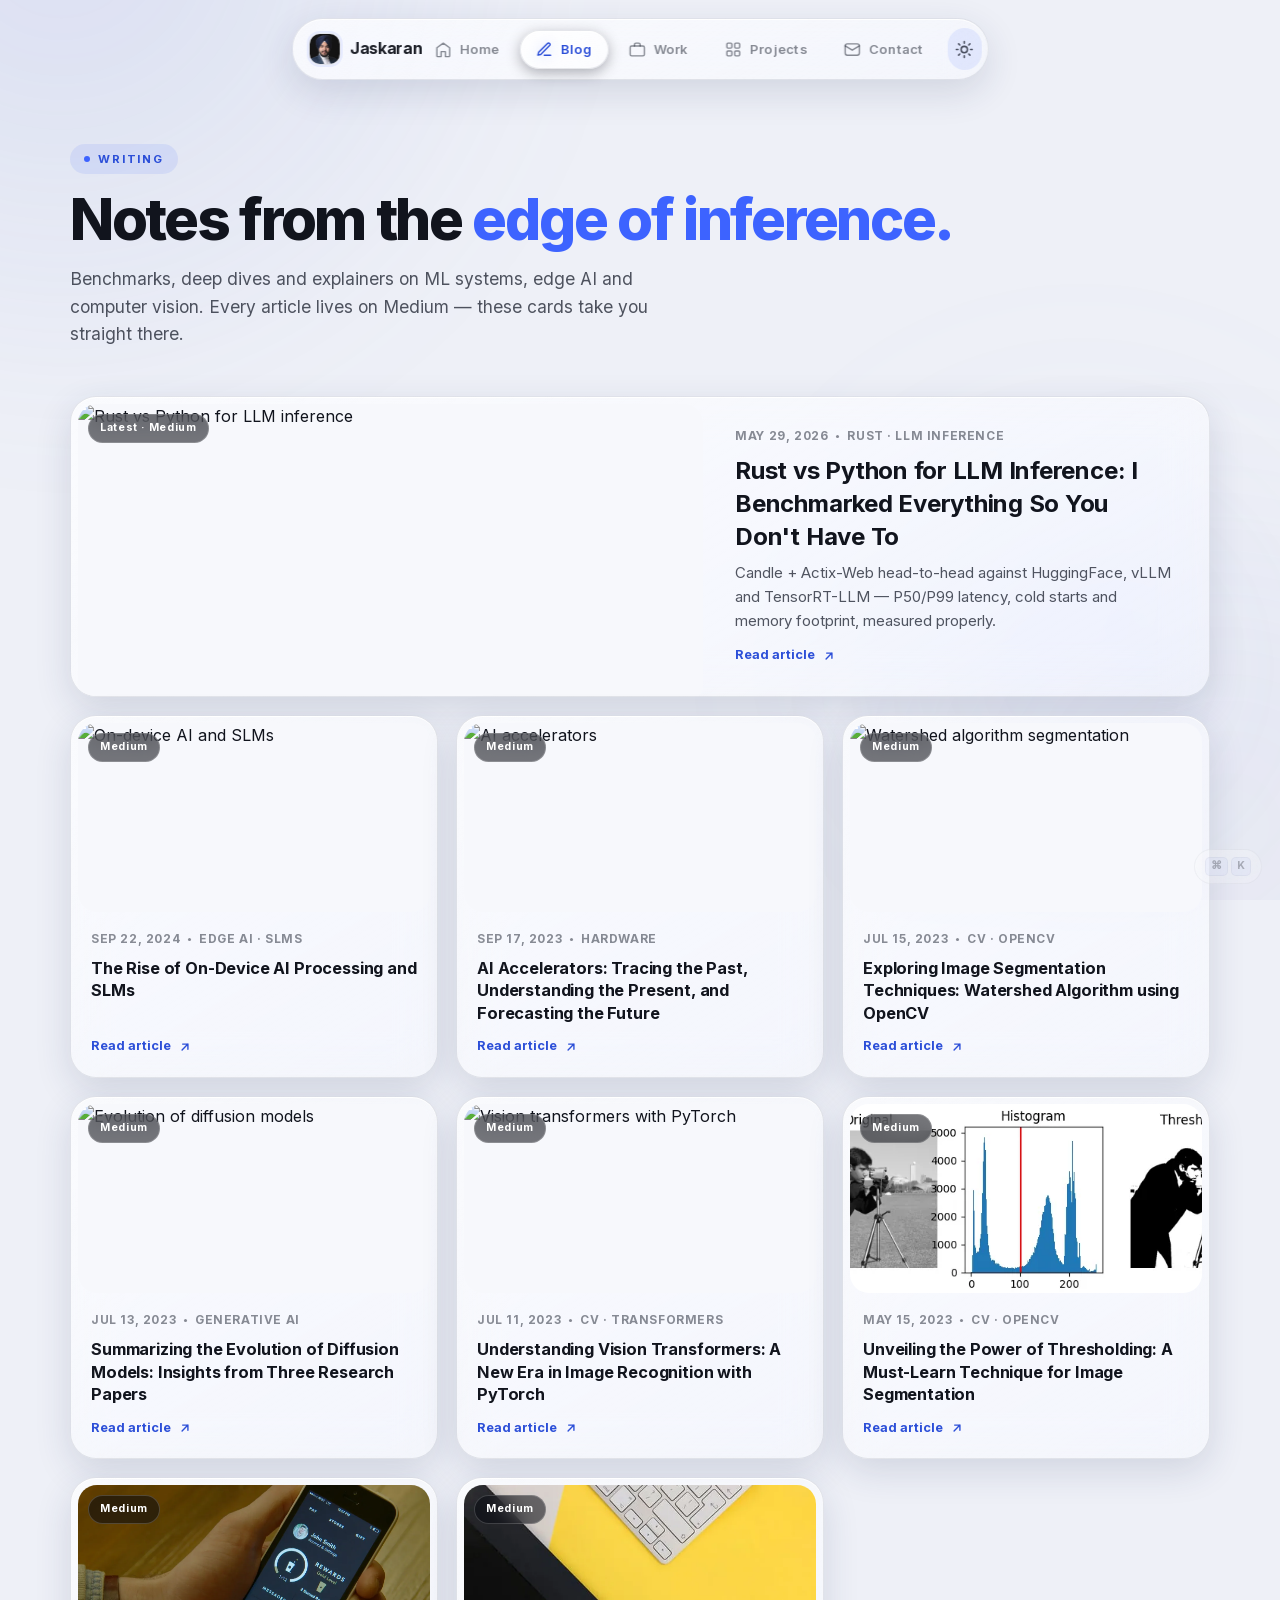
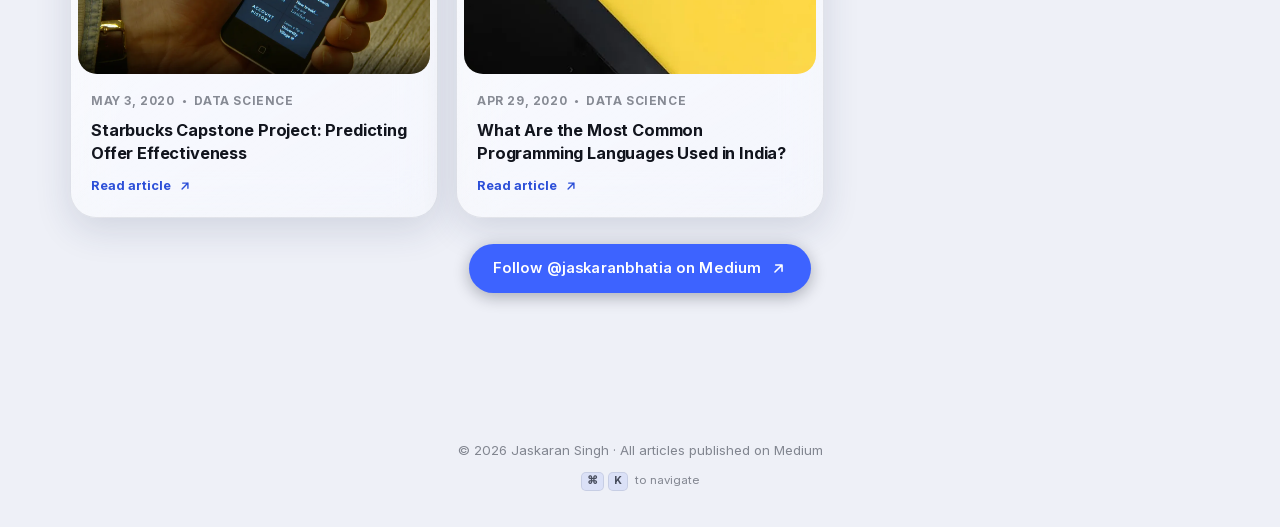
==== commit 9663bd7b: "Major new changes" ====
--- a/blog.html
+++ b/blog.html
@@ -14,11 +14,20 @@
   <meta property="og:description" content="Deep dives on ML systems, edge AI and computer vision.">
   <meta property="og:url" content="https://thejaskaranbhatia.com/blog.html">
 
+  <meta property="og:image" content="https://thejaskaranbhatia.com/assets/images/og-card.png">
+
+  <meta property="og:image:width" content="1200">
+  <meta property="og:image:height" content="630">
+  <meta name="twitter:card" content="summary_large_image">
+  <meta name="twitter:title" content="Writing — Jaskaran Singh">
+  <meta name="twitter:description" content="Deep dives on ML systems, edge AI and computer vision.">
+  <meta name="twitter:image" content="https://thejaskaranbhatia.com/assets/images/og-card.png">
+
+  <link rel="canonical" href="https://thejaskaranbhatia.com/blog.html">
+
   <link rel="shortcut icon" href="/assets/images/logo.ico" type="image/x-icon">
 
-  <link rel="preconnect" href="https://fonts.googleapis.com">
-  <link rel="preconnect" href="https://fonts.gstatic.com" crossorigin>
-  <link href="https://fonts.googleapis.com/css2?family=Inter:wght@400;500;600;700;800&display=swap" rel="stylesheet">
+  <link rel="preload" href="/assets/fonts/inter-var.woff2" as="font" type="font/woff2" crossorigin>
 
   <link rel="stylesheet" href="/assets/css/main.css">
 </head>
@@ -33,7 +42,7 @@
 
   <nav class="dock glass" aria-label="Primary">
     <a class="dock-brand" href="/">
-      <img class="mark-img" src="/assets/images/my-avatar.png" alt="Jaskaran Singh">
+      <img class="mark-img" src="/assets/images/my-avatar.webp" alt="Jaskaran Singh">
       <span>Jaskaran</span>
     </a>
 
@@ -163,7 +172,7 @@
 
           <a class="post-card glass reveal" href="/post.html?id=thresholding">
             <div class="post-media">
-              <img src="/assets/images/blog-4.jpg" alt="Thresholding for image segmentation" loading="lazy">
+              <img src="/assets/images/blog-4.webp" alt="Thresholding for image segmentation" loading="lazy">
               <span class="m-badge">Medium</span>
             </div>
             <div class="post-body">
@@ -176,7 +185,7 @@
 
           <a class="post-card glass reveal" href="/post.html?id=starbucks">
             <div class="post-media">
-              <img src="/assets/images/blog-5.jpg" alt="Starbucks offer effectiveness prediction" loading="lazy">
+              <img src="/assets/images/blog-5.webp" alt="Starbucks offer effectiveness prediction" loading="lazy">
               <span class="m-badge">Medium</span>
             </div>
             <div class="post-body">
@@ -189,7 +198,7 @@
 
           <a class="post-card glass reveal" href="/post.html?id=india-languages">
             <div class="post-media">
-              <img src="/assets/images/blog-6.jpg" alt="Most common programming languages in India" loading="lazy">
+              <img src="/assets/images/blog-6.webp" alt="Most common programming languages in India" loading="lazy">
               <span class="m-badge">Medium</span>
             </div>
             <div class="post-body">
--- a/assets/css/main.css
+++ b/assets/css/main.css
@@ -2,6 +2,14 @@
    Jaskaran Singh — Portfolio
    Liquid Glass × Material design system · mobile-first
    ============================================================ */
+
+@font-face {
+  font-family: "Inter";
+  font-style: normal;
+  font-weight: 400 800;
+  font-display: swap;
+  src: url("/assets/fonts/inter-var.woff2") format("woff2");
+}
 
 /* ---------- Tokens ---------- */
 :root {
@@ -102,7 +110,11 @@
   z-index: -2;
   overflow: hidden;
   pointer-events: none;
-}
+  /* section hue drift eases like changing room light */
+  transition: filter 1.8s var(--ease);
+}
+
+#hero-canvas { transition: opacity 1.4s var(--ease), filter 1.8s var(--ease); }
 
 .ambient::after {
   /* fine grain so glass has something to refract */
@@ -225,6 +237,26 @@
   color: var(--tonal-ink);
   background: var(--tonal);
 }
+
+/* sliding liquid-glass highlight (positioned by JS) */
+.dock-pill {
+  position: absolute;
+  z-index: 0;
+  border-radius: 999px;
+  background: var(--glass-strong);
+  border: 1px solid var(--glass-border);
+  box-shadow: inset 0 1px 0 var(--glass-highlight), 0 4px 14px rgba(2, 4, 12, 0.3);
+  pointer-events: none;
+  transition:
+    left 0.55s var(--ease-spring),
+    width 0.55s var(--ease-spring),
+    top 0.3s var(--ease),
+    height 0.3s var(--ease);
+}
+
+.dock.has-pill .dock-link { position: relative; z-index: 1; }
+.dock.has-pill .dock-link.active { background: transparent; }
+.dock.has-pill .dock-link.active svg { filter: drop-shadow(0 0 6px rgba(138, 163, 255, 0.45)); }
 
 .theme-btn {
   display: grid;
@@ -469,14 +501,43 @@
   box-shadow: 0 18px 44px rgba(2, 4, 12, 0.5), inset 0 1px 0 var(--glass-highlight);
   animation: avatar-float 6s var(--ease) infinite alternate;
   will-change: transform;
-}
-
-.hero-avatar img {
-  width: 100%; height: 100%;
+  perspective: 1100px;
+}
+
+.hero-avatar .photo-clip {
+  position: relative;
+  width: 100%;
+  height: 100%;
+  border-radius: calc(var(--r-lg) - 4px);
+  overflow: hidden;
+  background: var(--bg-elev);
+  will-change: transform;
+}
+
+.hero-avatar .photo-clip img {
+  width: 100%;
+  height: 100%;
   object-fit: cover;
   object-position: 32% 18%; /* frame the speaker, not the crowd */
-  border-radius: calc(var(--r-lg) - 4px);
-  background: var(--bg-elev);
+  transform-origin: 36% 26%; /* zoom pivots on the speaker */
+  transform: scale(1.4);
+  will-change: transform;
+}
+
+.hero-avatar .photo-glare {
+  /* specular streak that sweeps the photo as you scroll */
+  position: absolute;
+  top: -25%;
+  bottom: -25%;
+  left: 0;
+  width: 46%;
+  background: linear-gradient(105deg,
+    transparent 8%,
+    rgba(255, 255, 255, 0.32) 50%,
+    transparent 92%);
+  transform: translateX(-160%) skewX(-12deg);
+  will-change: transform;
+  pointer-events: none;
 }
 
 .hero-avatar::after {
@@ -1553,13 +1614,155 @@
   }
 }
 
+/* transform-only: animating opacity on these wrappers turns them into
+   backdrop roots in Chromium, which kills backdrop-filter (liquid glass)
+   on every card inside them */
 @keyframes section-enter {
-  from { opacity: 0.35; transform: translateY(36px) scale(0.985); }
-  to { opacity: 1; transform: none; }
+  from { transform: translateY(38px) scale(0.982); }
+  to { transform: none; }
 }
 
 @keyframes hero-exit {
-  to { opacity: 0.12; transform: translateY(-44px) scale(0.95); }
+  to { transform: translateY(-48px) scale(0.95); }
+}
+
+
+/* ---------- Command palette (⌘K) ---------- */
+.cmdk-overlay {
+  position: fixed;
+  inset: 0;
+  z-index: 100;
+  display: none;
+  background: rgba(4, 6, 12, 0.45);
+  -webkit-backdrop-filter: blur(6px);
+  backdrop-filter: blur(6px);
+  padding: 14vh 16px 0;
+}
+
+.cmdk-overlay.open { display: block; animation: cmdk-fade 160ms var(--ease); }
+
+@keyframes cmdk-fade { from { opacity: 0; } }
+
+.cmdk {
+  max-width: 560px;
+  margin-inline: auto;
+  border-radius: var(--r-lg);
+  overflow: hidden;
+  animation: cmdk-pop 220ms var(--ease-spring);
+}
+
+@keyframes cmdk-pop {
+  from { transform: translateY(10px) scale(0.97); opacity: 0; }
+}
+
+.cmdk-input {
+  width: 100%;
+  padding: 17px 20px;
+  font: inherit;
+  font-size: 1rem;
+  color: var(--ink);
+  background: transparent;
+  border: none;
+  outline: none;
+  border-bottom: 1px solid var(--glass-border);
+}
+
+.cmdk-input::placeholder { color: var(--ink-3); }
+
+.cmdk-list {
+  max-height: min(46vh, 380px);
+  overflow-y: auto;
+  padding: 8px;
+}
+
+.cmdk-group {
+  padding: 10px 12px 4px;
+  font-size: 0.66rem;
+  font-weight: 700;
+  letter-spacing: 0.12em;
+  text-transform: uppercase;
+  color: var(--ink-3);
+}
+
+.cmdk-item {
+  padding: 11px 14px;
+  border-radius: 12px;
+  font-size: 0.92rem;
+  font-weight: 500;
+  color: var(--ink-2);
+  cursor: pointer;
+}
+
+.cmdk-item.sel {
+  background: var(--tonal);
+  color: var(--tonal-ink);
+}
+
+.cmdk-foot {
+  display: flex;
+  gap: 14px;
+  padding: 10px 16px;
+  border-top: 1px solid var(--glass-border);
+  font-size: 0.7rem;
+  font-weight: 600;
+  color: var(--ink-3);
+}
+
+kbd {
+  display: inline-grid;
+  place-items: center;
+  min-width: 19px;
+  height: 19px;
+  padding: 0 5px;
+  margin-right: 4px;
+  border-radius: 5px;
+  font-family: inherit;
+  font-size: 0.66rem;
+  font-weight: 700;
+  color: var(--ink-2);
+  background: var(--tonal);
+  border: 1px solid var(--glass-border);
+}
+
+.kbd-hint {
+  margin-top: 10px;
+  font-size: 0.72rem;
+  color: var(--ink-3);
+}
+
+/* dim floating spotlight hint, bottom-right corner (desktop only) */
+.spot-hint {
+  display: none;
+  position: fixed;
+  right: 18px;
+  bottom: 16px;
+  z-index: 50;
+  align-items: center;
+  gap: 3px;
+  padding: 7px 10px;
+  border-radius: 999px;
+  background: var(--glass);
+  border: 1px solid var(--glass-border);
+  -webkit-backdrop-filter: blur(14px);
+  backdrop-filter: blur(14px);
+  opacity: 0.4;
+  transition: opacity var(--t-fast) var(--ease), transform var(--t-fast) var(--ease-spring);
+}
+
+.spot-hint:hover { opacity: 1; transform: translateY(-2px); }
+.spot-hint kbd { margin-right: 0; }
+
+@media (min-width: 900px) {
+  .spot-hint { display: inline-flex; }
+}
+
+@media (max-width: 899px) {
+  /* the palette keeps real glass even on mobile — it's a single overlay */
+  .cmdk {
+    -webkit-backdrop-filter: blur(20px) saturate(170%);
+    backdrop-filter: blur(20px) saturate(170%);
+    background: var(--glass-strong);
+  }
 }
 
 /* ---------- Reveal animations ---------- */
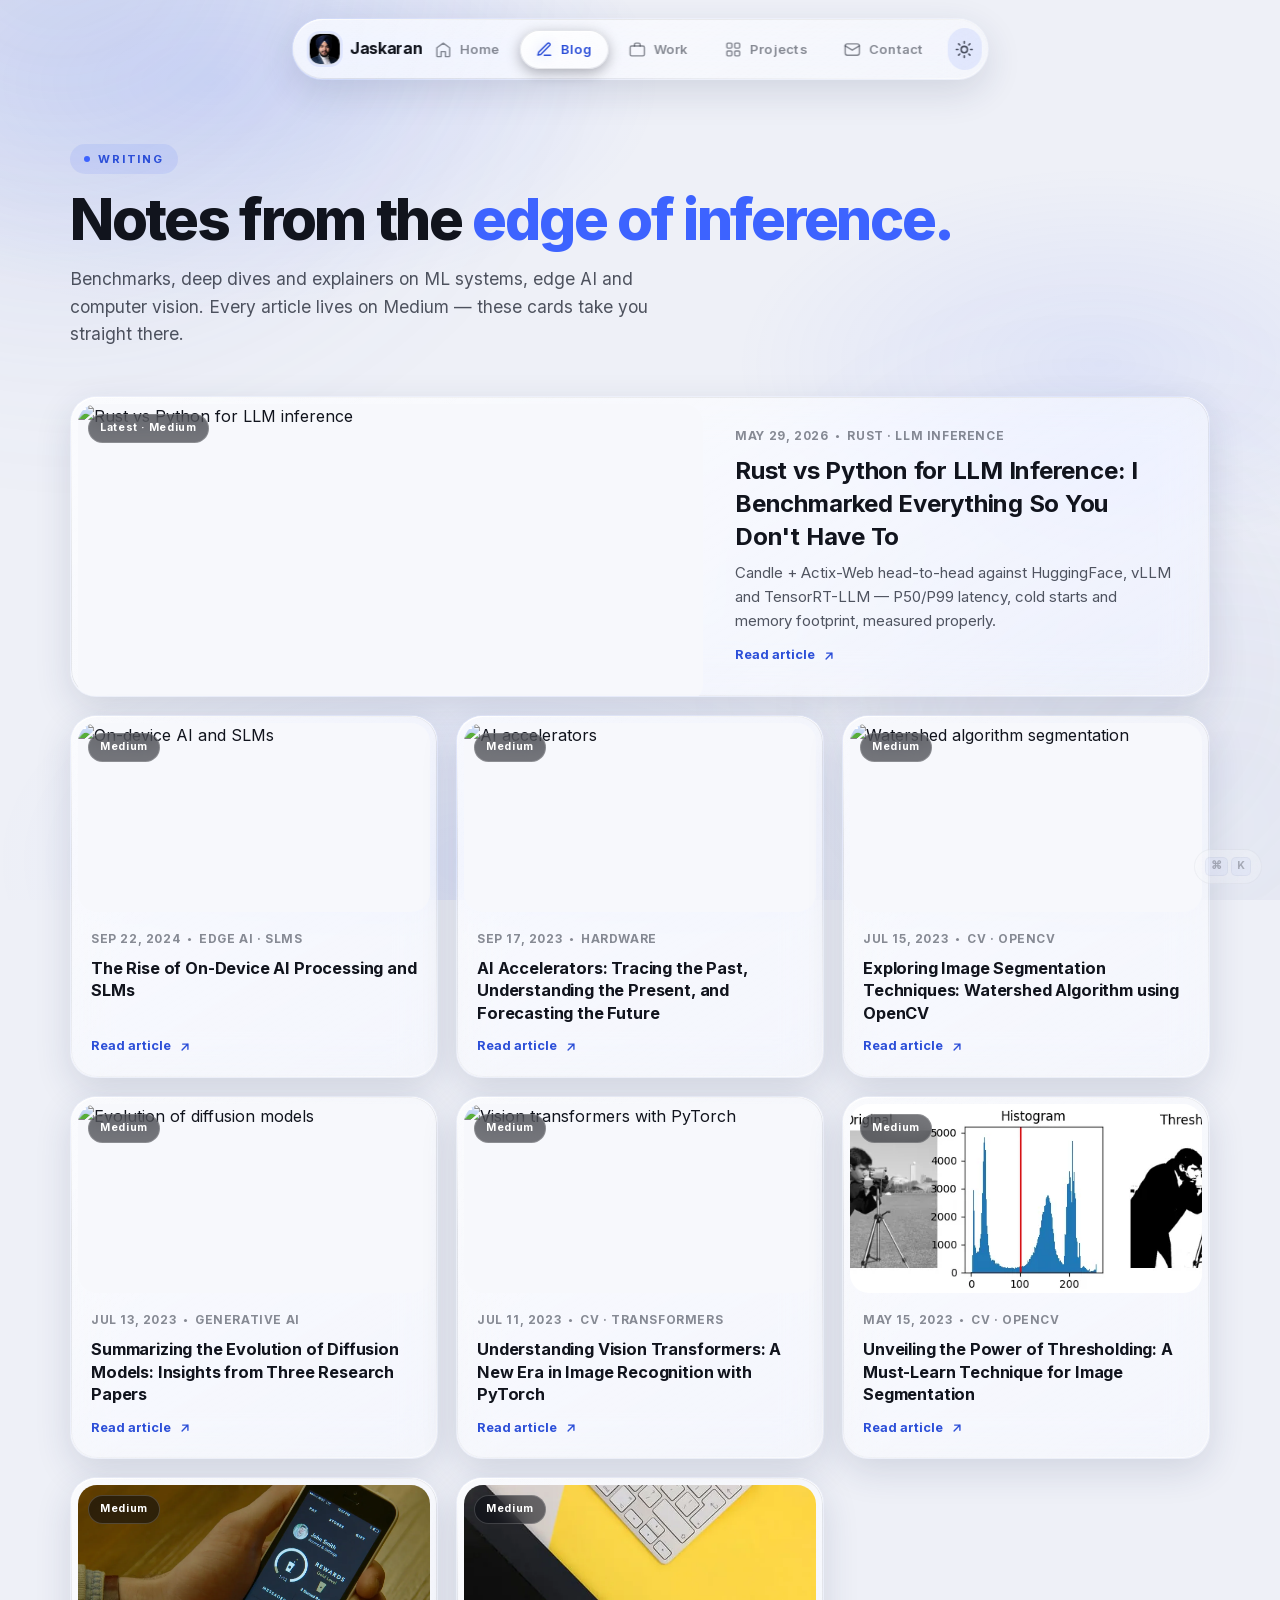
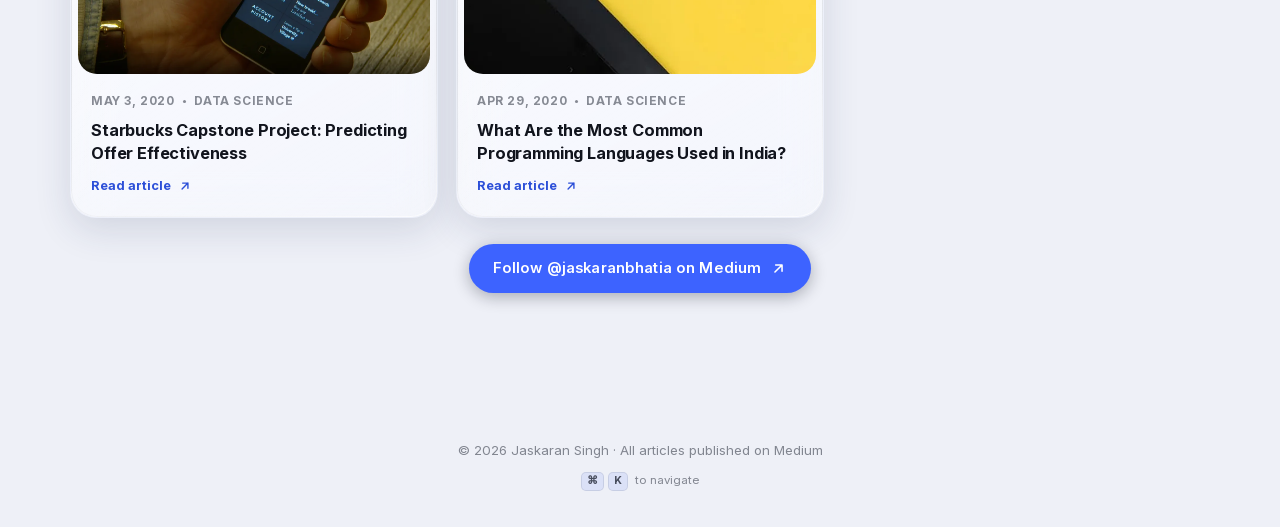
==== commit 59618e26: "New Changes" ====
--- a/blog.html
+++ b/blog.html
@@ -32,7 +32,7 @@
   <link rel="stylesheet" href="/assets/css/main.css">
 </head>
 
-<body>
+<body class="subbg">
 
   <div class="ambient" aria-hidden="true">
     <div class="blob blob-a"></div>
--- a/assets/css/main.css
+++ b/assets/css/main.css
@@ -25,6 +25,17 @@
   --glass-strong: linear-gradient(150deg, rgba(255, 255, 255, 0.14), rgba(255, 255, 255, 0.05));
   --glass-border: rgba(255, 255, 255, 0.1);
   --glass-highlight: rgba(255, 255, 255, 0.16);
+  /* glass edge lighting: bright where light hits, faint reflection below */
+  --edge: linear-gradient(165deg,
+    rgba(255, 255, 255, 0.32) 0%,
+    rgba(255, 255, 255, 0.08) 28%,
+    rgba(255, 255, 255, 0.03) 55%,
+    rgba(255, 255, 255, 0.14) 100%);
+  --edge-hover: linear-gradient(165deg,
+    rgba(170, 190, 255, 0.55) 0%,
+    rgba(138, 163, 255, 0.16) 30%,
+    rgba(138, 163, 255, 0.06) 60%,
+    rgba(170, 190, 255, 0.3) 100%);
   --glass-shadow: 0 10px 40px rgba(2, 4, 12, 0.45);
   --blur: 22px;
 
@@ -65,6 +76,16 @@
   --glass-strong: linear-gradient(150deg, rgba(255, 255, 255, 0.88), rgba(255, 255, 255, 0.55));
   --glass-border: rgba(20, 30, 60, 0.1);
   --glass-highlight: rgba(255, 255, 255, 0.9);
+  --edge: linear-gradient(165deg,
+    rgba(255, 255, 255, 0.95) 0%,
+    rgba(20, 30, 60, 0.1) 30%,
+    rgba(20, 30, 60, 0.08) 60%,
+    rgba(255, 255, 255, 0.7) 100%);
+  --edge-hover: linear-gradient(165deg,
+    rgba(61, 99, 255, 0.5) 0%,
+    rgba(61, 99, 255, 0.12) 30%,
+    rgba(61, 99, 255, 0.08) 60%,
+    rgba(61, 99, 255, 0.28) 100%);
   --glass-shadow: 0 12px 36px rgba(38, 50, 90, 0.14);
 
   --accent: #3d63ff;
@@ -110,11 +131,7 @@
   z-index: -2;
   overflow: hidden;
   pointer-events: none;
-  /* section hue drift eases like changing room light */
-  transition: filter 1.8s var(--ease);
-}
-
-#hero-canvas { transition: opacity 1.4s var(--ease), filter 1.8s var(--ease); }
+}
 
 .ambient::after {
   /* fine grain so glass has something to refract */
@@ -130,7 +147,9 @@
   width: 65vmax;
   height: 65vmax;
   border-radius: 50%;
-  filter: blur(90px);
+  /* section hue drift eases like changing room light */
+  filter: blur(90px) hue-rotate(var(--drift-hue, 0deg));
+  transition: filter 1.8s var(--ease);
   opacity: 0.4;
   will-change: transform;
 }
@@ -160,26 +179,70 @@
 @keyframes drift-b { to { transform: translate(-8vmax, -6vmax) scale(1.08); } }
 @keyframes drift-c { to { transform: translate(-6vmax, 8vmax) scale(0.92); } }
 
+
+/* ---------- Sub-page ambience boost ---------- */
+/* These pages have no constellation behind the glass, so the backdrop gets
+   pools of light for the blur to refract — that's what makes glass read
+   as glass instead of a flat panel. */
+.subbg .ambient::before {
+  content: "";
+  position: absolute;
+  inset: -10%;
+  background:
+    radial-gradient(42% 30% at 22% 16%, rgba(122, 148, 240, 0.22), transparent 70%),
+    radial-gradient(34% 26% at 80% 42%, rgba(152, 170, 240, 0.15), transparent 70%),
+    radial-gradient(46% 34% at 40% 88%, rgba(108, 132, 218, 0.13), transparent 70%);
+}
+
+.subbg .ambient .blob { opacity: 0.62; }
+
+[data-theme="light"] .subbg .ambient::before {
+  background:
+    radial-gradient(42% 30% at 22% 16%, rgba(61, 99, 255, 0.14), transparent 70%),
+    radial-gradient(34% 26% at 80% 42%, rgba(90, 120, 255, 0.1), transparent 70%),
+    radial-gradient(46% 34% at 40% 88%, rgba(61, 99, 255, 0.09), transparent 70%);
+}
+
+[data-theme="light"] .subbg .ambient .blob { opacity: 0.7; }
+
 /* ---------- Glass primitives ---------- */
 .glass {
   position: relative;
-  background: var(--glass);
+  border: 1px solid transparent;
+  background:
+    linear-gradient(115deg, rgba(255, 255, 255, 0.1) 0%, transparent 32%) padding-box,
+    var(--glass) padding-box;
   -webkit-backdrop-filter: blur(var(--blur)) saturate(170%);
   backdrop-filter: blur(var(--blur)) saturate(170%);
-  border: 1px solid var(--glass-border);
   border-radius: var(--r-lg);
   box-shadow: var(--glass-shadow), inset 0 1px 0 var(--glass-highlight);
 }
 
 .glass::before {
-  /* specular sweep along the top edge */
+  /* edge lighting: the gradient is masked down to the 1px border ring,
+     so the translucent fill stays untouched */
   content: "";
   position: absolute;
   inset: 0;
   border-radius: inherit;
+  padding: 1px;
+  background: var(--edge);
+  -webkit-mask: linear-gradient(#fff 0 0) content-box, linear-gradient(#fff 0 0);
+  -webkit-mask-composite: xor;
+  mask: linear-gradient(#fff 0 0) content-box, linear-gradient(#fff 0 0);
+  mask-composite: exclude;
   pointer-events: none;
-  background: linear-gradient(115deg, rgba(255, 255, 255, 0.14) 0%, transparent 32%);
-  opacity: 0.7;
+}
+
+/* interactive cards: the edge catches the accent on hover */
+a.glass:hover::before,
+.proj-card:hover::before,
+.post-card:hover::before,
+.xp-card:hover::before,
+.peek-card:hover::before,
+.pub-card:hover::before,
+.gallery-item:hover::before {
+  background: var(--edge-hover);
 }
 
 /* ---------- Dock navigation ---------- */
@@ -452,8 +515,9 @@
 }
 
 #hero-canvas {
-  /* covers the viewport (no letterbox bands), while the vignette mask
-     shapes the visible constellation into a centered, contained object */
+  /* covers the viewport; the vignette is baked into the WebGL colors so no
+     CSS mask/filter sits between the glass and its backdrop (Chromium
+     samples filtered/masked layers poorly — Safari does not) */
   position: fixed;
   inset: 0;
   z-index: -1;
@@ -462,17 +526,11 @@
   opacity: 0;
   pointer-events: none;
   transition: opacity 1.4s var(--ease);
-  -webkit-mask-image: radial-gradient(58% 52% at 50% 48%, black 36%, transparent 72%);
-  mask-image: radial-gradient(58% 52% at 50% 48%, black 36%, transparent 72%);
 }
 
 #hero-canvas.ready { opacity: 0.95; }
 
 @media (max-width: 899px) {
-  #hero-canvas {
-    -webkit-mask-image: radial-gradient(80% 48% at 50% 46%, black 38%, transparent 75%);
-    mask-image: radial-gradient(80% 48% at 50% 46%, black 38%, transparent 75%);
-  }
   #hero-canvas.ready { opacity: 0.8; }
 }
 
@@ -591,6 +649,51 @@
 @media (max-width: 759px) {
   .hero-domains, .hero-eyebrow { justify-content: center; }
   .hero-cta { justify-content: center; }
+
+  /* mobile: the conference photo becomes a quiet glass pill under the copy,
+     not a hero-dominating frame */
+  .hero-layout { flex-direction: column; gap: 1.2rem; }
+
+  .hero-avatar {
+    width: auto;
+    aspect-ratio: auto;
+    display: inline-flex;
+    align-items: center;
+    gap: 11px;
+    padding: 6px 16px 6px 6px;
+    border-radius: 999px;
+    animation: none;
+    box-shadow: 0 6px 18px rgba(2, 4, 12, 0.35);
+  }
+
+  .hero-avatar .photo-clip {
+    width: 44px;
+    height: 44px;
+    border-radius: 50%;
+    flex: none;
+  }
+
+  .hero-avatar .photo-clip img {
+    transform: none !important;
+    object-position: 30% 10%;
+  }
+
+  .hero-avatar .photo-glare { display: none; }
+
+  .hero-avatar-badge {
+    position: static;
+    transform: none;
+    padding: 0;
+    background: transparent;
+    border: none;
+    -webkit-backdrop-filter: none;
+    backdrop-filter: none;
+    color: var(--ink-2);
+    font-size: 0.72rem;
+    letter-spacing: 0.05em;
+    white-space: nowrap;
+    opacity: 1 !important;
+  }
 }
 
 .hero-eyebrow {
@@ -805,18 +908,221 @@
 
 @media (min-width: 700px) { .focus-grid { grid-template-columns: repeat(3, 1fr); } }
 
+
+/* ---------- Mobile-only compact About ---------- */
+.about-mobile { display: none; }
+
+@media (max-width: 759px) {
+  /* swap the full grid for the compact card */
+  #about .about-grid,
+  #about .focus-grid { display: none; }
+
+  .about-mobile {
+    display: block;
+    padding: 1.5rem 1.4rem;
+  }
+
+  .am-lede {
+    font-size: 1.05rem;
+    line-height: 1.6;
+    font-weight: 600;
+    letter-spacing: -0.01em;
+    color: var(--ink);
+  }
+
+  .am-lede strong { color: var(--accent); }
+
+  .am-focus {
+    margin-top: 1.15rem;
+    padding-top: 1.15rem;
+    border-top: 1px solid var(--glass-border);
+    display: grid;
+    gap: 12px;
+  }
+
+  .am-focus li {
+    display: flex;
+    align-items: center;
+    gap: 12px;
+    font-size: 0.93rem;
+    font-weight: 600;
+    color: var(--ink-2);
+  }
+
+  .am-ico {
+    flex: none;
+    width: 38px;
+    height: 38px;
+    display: grid;
+    place-items: center;
+    border-radius: 12px;
+    background: var(--tonal);
+    color: var(--tonal-ink);
+  }
+
+  .am-ico svg { width: 19px; height: 19px; }
+
+  .am-edu {
+    margin-top: 1.15rem;
+    padding-top: 1.15rem;
+    border-top: 1px solid var(--glass-border);
+    display: flex;
+    flex-wrap: wrap;
+    gap: 8px;
+  }
+
+  .am-edu div {
+    font-size: 0.78rem;
+    font-weight: 600;
+    color: var(--ink-2);
+    background: var(--tonal);
+    padding: 7px 13px;
+    border-radius: 999px;
+  }
+
+  .am-edu strong { color: var(--tonal-ink); }
+}
+
 /* ---------- Experience timeline ---------- */
 .timeline { position: relative; display: grid; gap: 20px; }
 
-.xp-card { padding: clamp(1.4rem, 4vw, 2rem); }
+/* full timeline page: a spine that draws itself as you scroll,
+   with a glowing node per role */
+.subpage .timeline {
+  --spinepad: clamp(28px, 5vw, 42px);
+  padding-left: var(--spinepad);
+}
+
+.subpage .timeline::before {
+  content: "";
+  position: absolute;
+  left: 11px;
+  top: 14px;
+  bottom: 14px;
+  width: 2px;
+  border-radius: 2px;
+  background: linear-gradient(to bottom, var(--accent) 0%, rgba(138, 163, 255, 0.45) 60%, rgba(138, 163, 255, 0.06) 100%);
+  transform-origin: top;
+}
+
+@media (prefers-reduced-motion: no-preference) {
+  @supports (animation-timeline: view()) {
+    .subpage .timeline::before {
+      animation: spine-draw linear both;
+      animation-timeline: view();
+      animation-range: entry 0% cover 75%;
+    }
+  }
+}
+
+@keyframes spine-draw {
+  from { transform: scaleY(0); }
+  to { transform: scaleY(1); }
+}
+
+.subpage .xp-card::after {
+  content: "";
+  position: absolute;
+  left: calc(5px - var(--spinepad));
+  top: 34px;
+  width: 14px;
+  height: 14px;
+  border-radius: 50%;
+  background: var(--bg-elev);
+  border: 2px solid var(--accent);
+  transform: scale(0);
+  transition: transform 0.55s var(--ease-spring) 0.25s, box-shadow 0.4s var(--ease);
+}
+
+.subpage .xp-card.in::after { transform: scale(1); }
+
+.subpage .xp-card:hover::after {
+  box-shadow: 0 0 16px 3px rgba(138, 163, 255, 0.4);
+}
+
+.xp-card {
+  padding: clamp(1.4rem, 4vw, 2rem);
+  transition: transform var(--t-med) var(--ease), border-color var(--t-med) var(--ease),
+    box-shadow var(--t-med) var(--ease);
+}
+
+.xp-card:hover {
+  transform: translateY(-4px);
+}
+
+/* bullets cascade in one by one once the card reveals */
+.xp-card ul li {
+  opacity: 0;
+  transform: translateX(-12px);
+  transition: opacity 0.45s var(--ease), transform 0.45s var(--ease);
+}
+
+.xp-card.in ul li { opacity: 1; transform: none; }
+
+.xp-card ul li:nth-child(1) { transition-delay: 0.1s; }
+.xp-card ul li:nth-child(2) { transition-delay: 0.18s; }
+.xp-card ul li:nth-child(3) { transition-delay: 0.26s; }
+.xp-card ul li:nth-child(4) { transition-delay: 0.34s; }
+.xp-card ul li:nth-child(5) { transition-delay: 0.42s; }
+.xp-card ul li:nth-child(6) { transition-delay: 0.5s; }
+
+/* skill chips pop in after the bullets */
+.xp-card .xp-chips .chip {
+  opacity: 0;
+  transform: scale(0.8);
+  transition: opacity 0.35s var(--ease), transform 0.45s var(--ease-spring);
+}
+
+.xp-card.in .xp-chips .chip { opacity: 1; transform: none; }
+
+.xp-card .xp-chips .chip:nth-child(1) { transition-delay: 0.4s; }
+.xp-card .xp-chips .chip:nth-child(2) { transition-delay: 0.45s; }
+.xp-card .xp-chips .chip:nth-child(3) { transition-delay: 0.5s; }
+.xp-card .xp-chips .chip:nth-child(4) { transition-delay: 0.55s; }
+.xp-card .xp-chips .chip:nth-child(5) { transition-delay: 0.6s; }
+.xp-card .xp-chips .chip:nth-child(6) { transition-delay: 0.65s; }
+.xp-card .xp-chips .chip:nth-child(7) { transition-delay: 0.7s; }
+.xp-card .xp-chips .chip:nth-child(8) { transition-delay: 0.75s; }
+.xp-card .xp-chips .chip:nth-child(9) { transition-delay: 0.8s; }
+
+@media (prefers-reduced-motion: reduce) {
+  .xp-card ul li,
+  .xp-card .xp-chips .chip { opacity: 1; transform: none; }
+  .subpage .xp-card::after { transform: scale(1); }
+  .xp-logo,
+  .peek-logo { transform: none; }
+}
 
 .xp-head {
   display: flex;
   flex-wrap: wrap;
   gap: 10px 14px;
-  align-items: baseline;
+  align-items: center;
   justify-content: space-between;
 }
+
+.xp-logo {
+  flex: none;
+  width: 46px;
+  height: 46px;
+  border-radius: 13px;
+  background: #fff;
+  padding: 6px;
+  object-fit: contain;
+  border: 1px solid var(--glass-border);
+  transform: scale(0) rotate(-14deg);
+  transition: transform 0.6s var(--ease-spring) 0.12s, box-shadow 0.35s var(--ease);
+}
+
+.xp-card.in .xp-logo { transform: none; }
+
+.xp-card:hover .xp-logo {
+  transition-delay: 0s;
+  transform: translateY(-3px) rotate(-3deg) scale(1.07);
+  box-shadow: 0 8px 20px rgba(2, 4, 12, 0.45), 0 0 0 3px var(--tonal);
+}
+
+.xp-headtext { flex: 1; min-width: 180px; }
 
 .xp-head h3 { font-size: 1.15rem; font-weight: 700; letter-spacing: -0.02em; }
 .xp-head .role { color: var(--tonal-ink); font-weight: 600; font-size: 0.92rem; }
@@ -1415,9 +1721,31 @@
 
 .peek-top {
   display: flex;
-  align-items: baseline;
-  justify-content: space-between;
+  align-items: center;
   gap: 10px;
+}
+
+.peek-top h3 { flex: 1; }
+
+.peek-logo {
+  flex: none;
+  width: 34px;
+  height: 34px;
+  border-radius: 10px;
+  background: #fff;
+  padding: 4px;
+  object-fit: contain;
+  border: 1px solid var(--glass-border);
+  transform: scale(0) rotate(-14deg);
+  transition: transform 0.55s var(--ease-spring) 0.22s, box-shadow 0.35s var(--ease);
+}
+
+.peek-card.in .peek-logo { transform: none; }
+
+.peek-card:hover .peek-logo {
+  transition-delay: 0s;
+  transform: rotate(-4deg) scale(1.12);
+  box-shadow: 0 0 0 3px var(--tonal);
 }
 
 .peek-card h3 { font-size: 1.02rem; font-weight: 700; letter-spacing: -0.01em; }
@@ -1506,10 +1834,12 @@
 
 /* "there's more behind this" stub card */
 .more-stub {
-  border-style: dashed;
-  border-color: rgba(138, 163, 255, 0.3);
+  border: 1px dashed rgba(138, 163, 255, 0.3);
+  background: var(--glass);
   opacity: 0.88;
 }
+
+.more-stub:hover { background: var(--glass); }
 
 .more-stub::before { display: none; }
 .more-stub h3 { color: var(--ink-2); font-weight: 600; }
@@ -1525,7 +1855,12 @@
 @media (max-width: 899px) {
   /* Solid card surfaces: per-card backdrop blur is the #1 source of
      scroll jank on phones. The background is near-solid anyway. */
-  .glass,
+  .glass {
+    -webkit-backdrop-filter: none;
+    backdrop-filter: none;
+    background: var(--card-solid);
+  }
+
   .btn-glass,
   .icon-btn,
   .chip {
@@ -1547,7 +1882,7 @@
   .dock-link.active { background: var(--tonal); }
 
   /* Static ambience — animating 65vmax blurred blobs costs real GPU time */
-  .ambient .blob { animation: none; filter: blur(70px); }
+  .ambient .blob { animation: none; filter: blur(70px) hue-rotate(var(--drift-hue, 0deg)); }
   .ambient::after { opacity: 0.35; }
 
   /* Snappier, earlier reveals so content never "pops in" mid-scroll */
